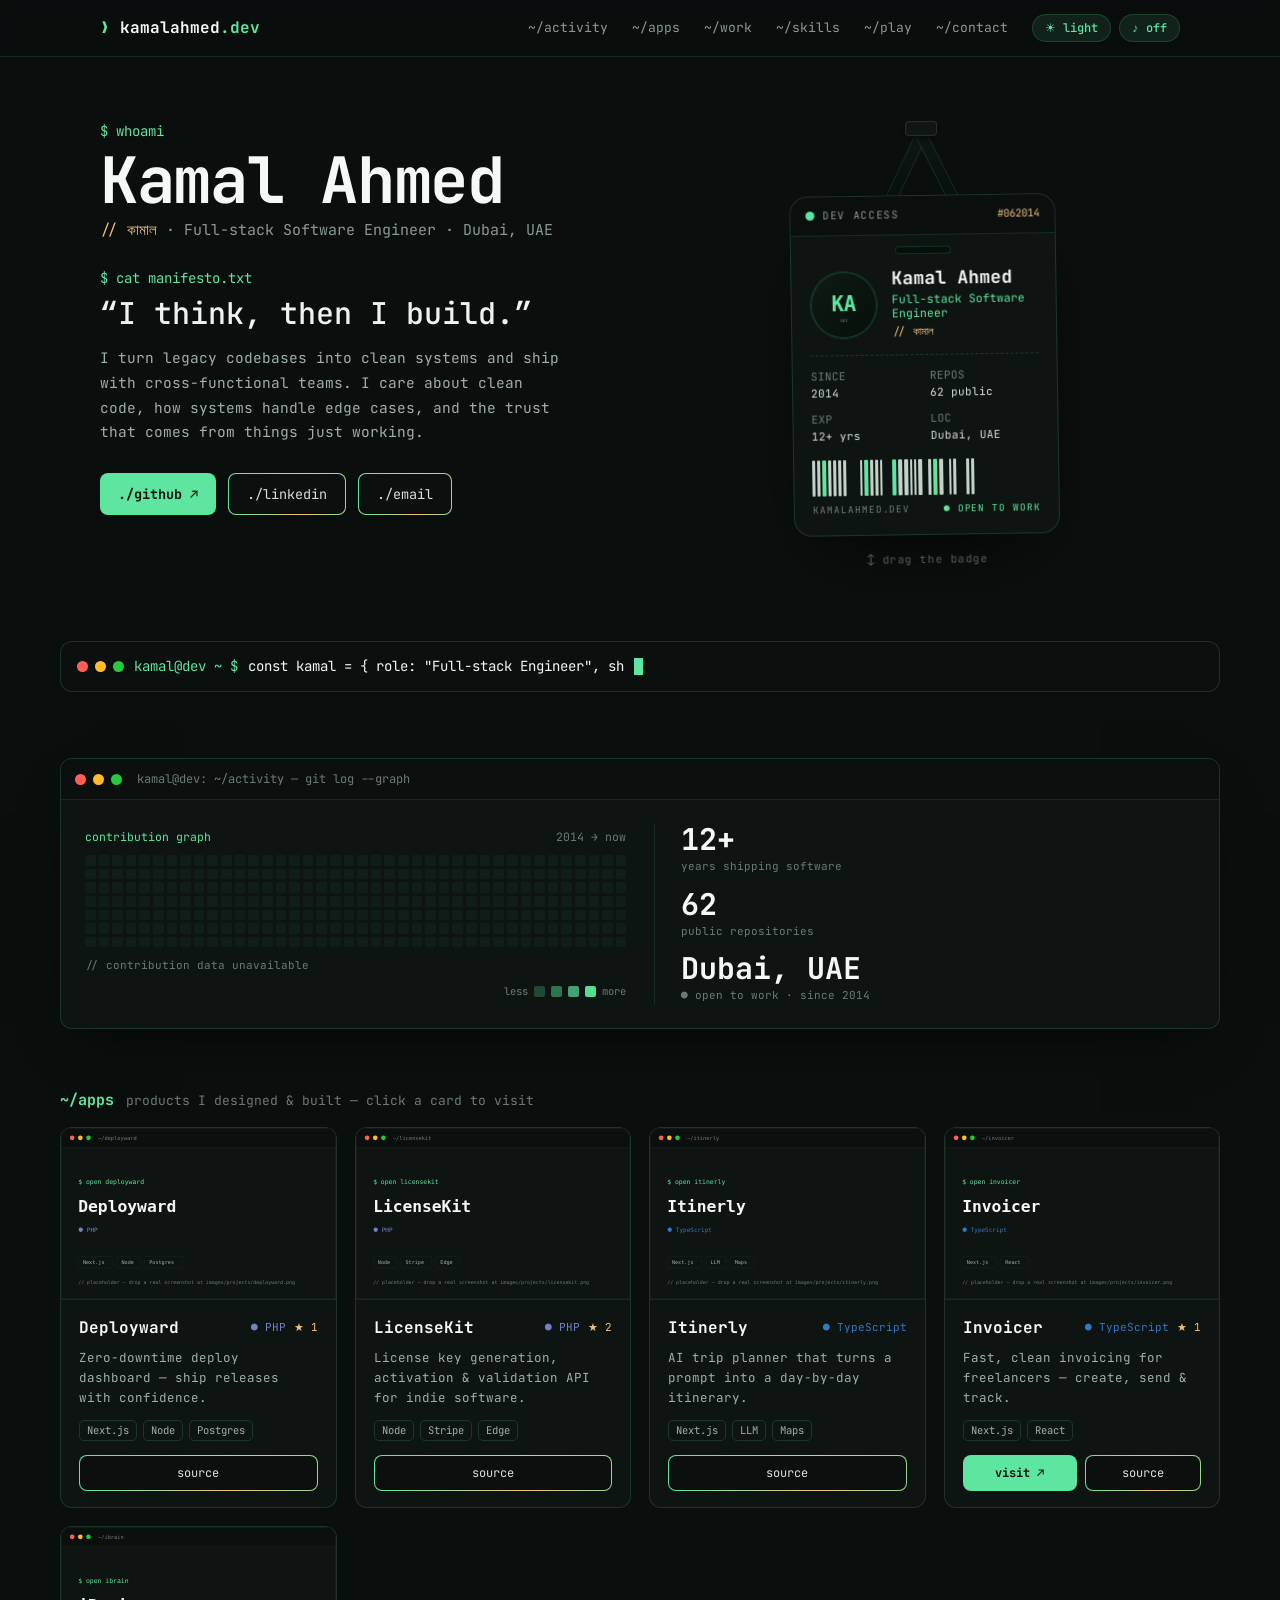
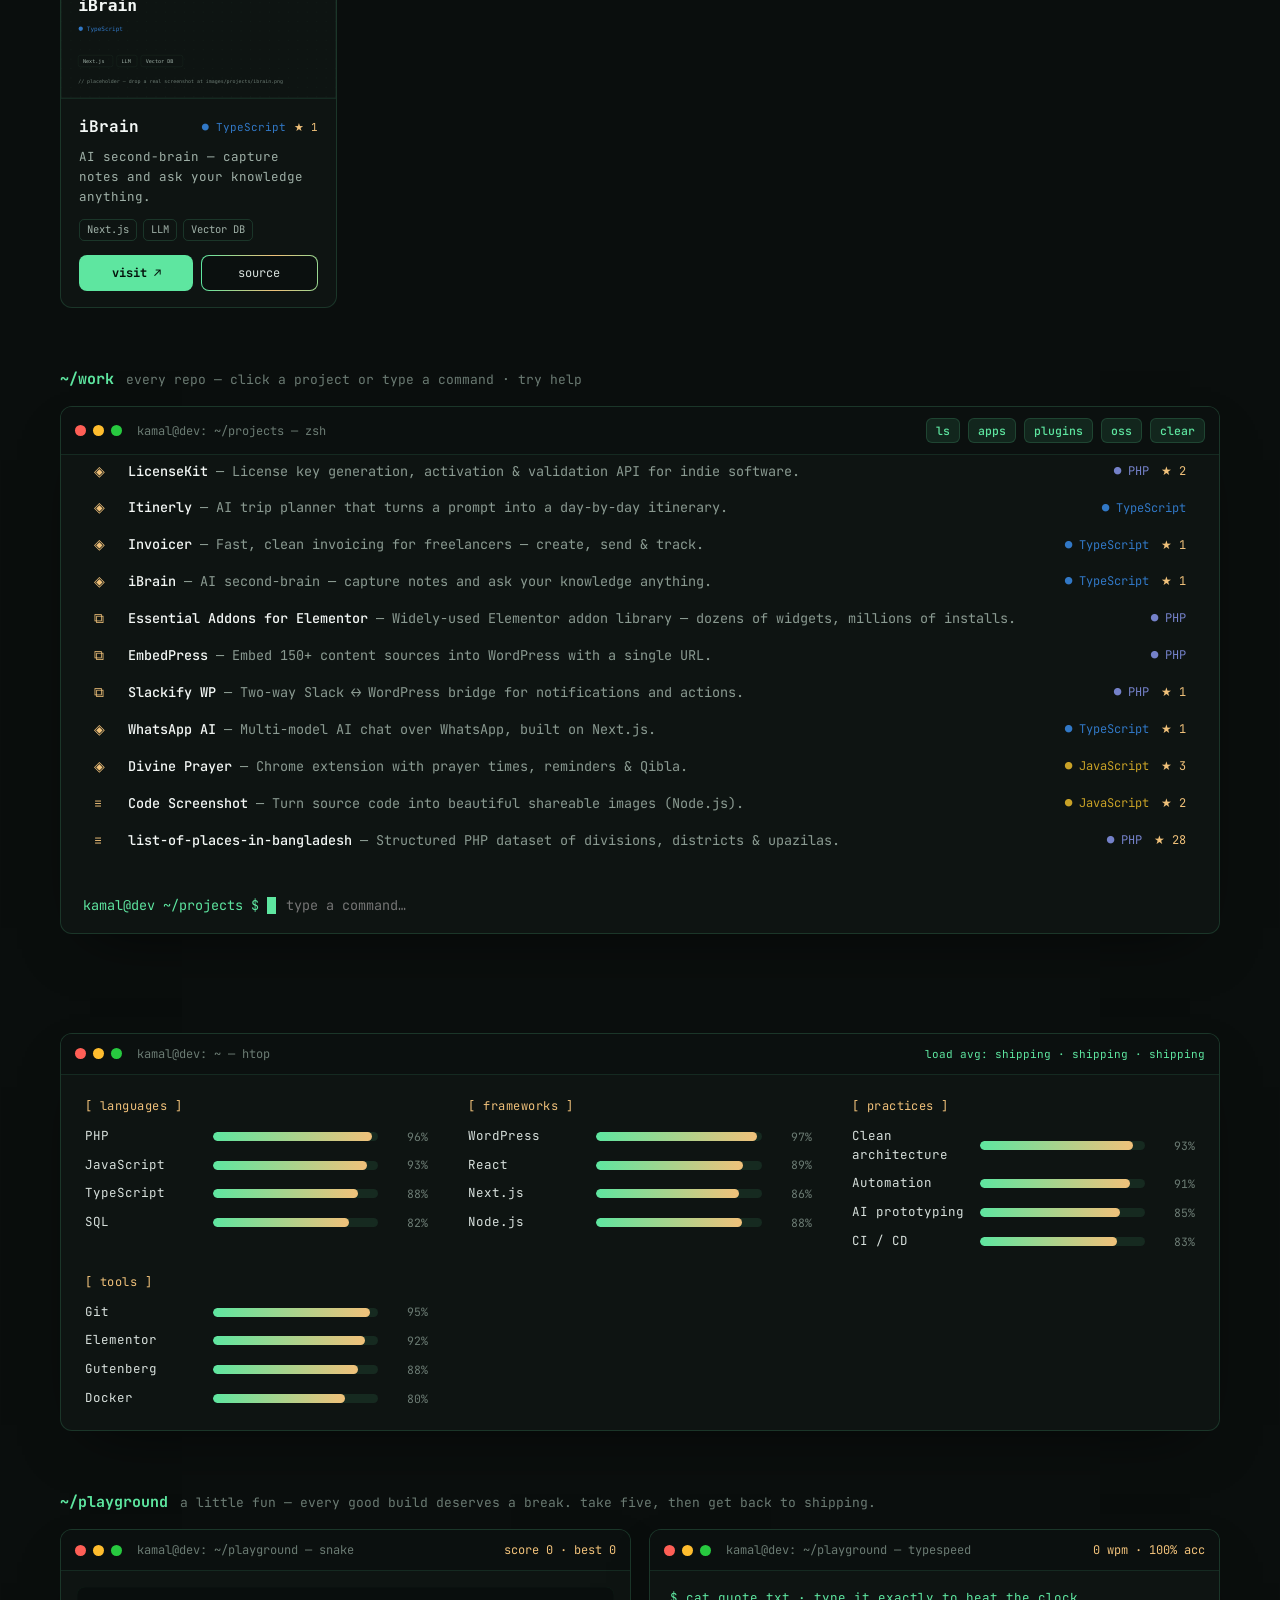
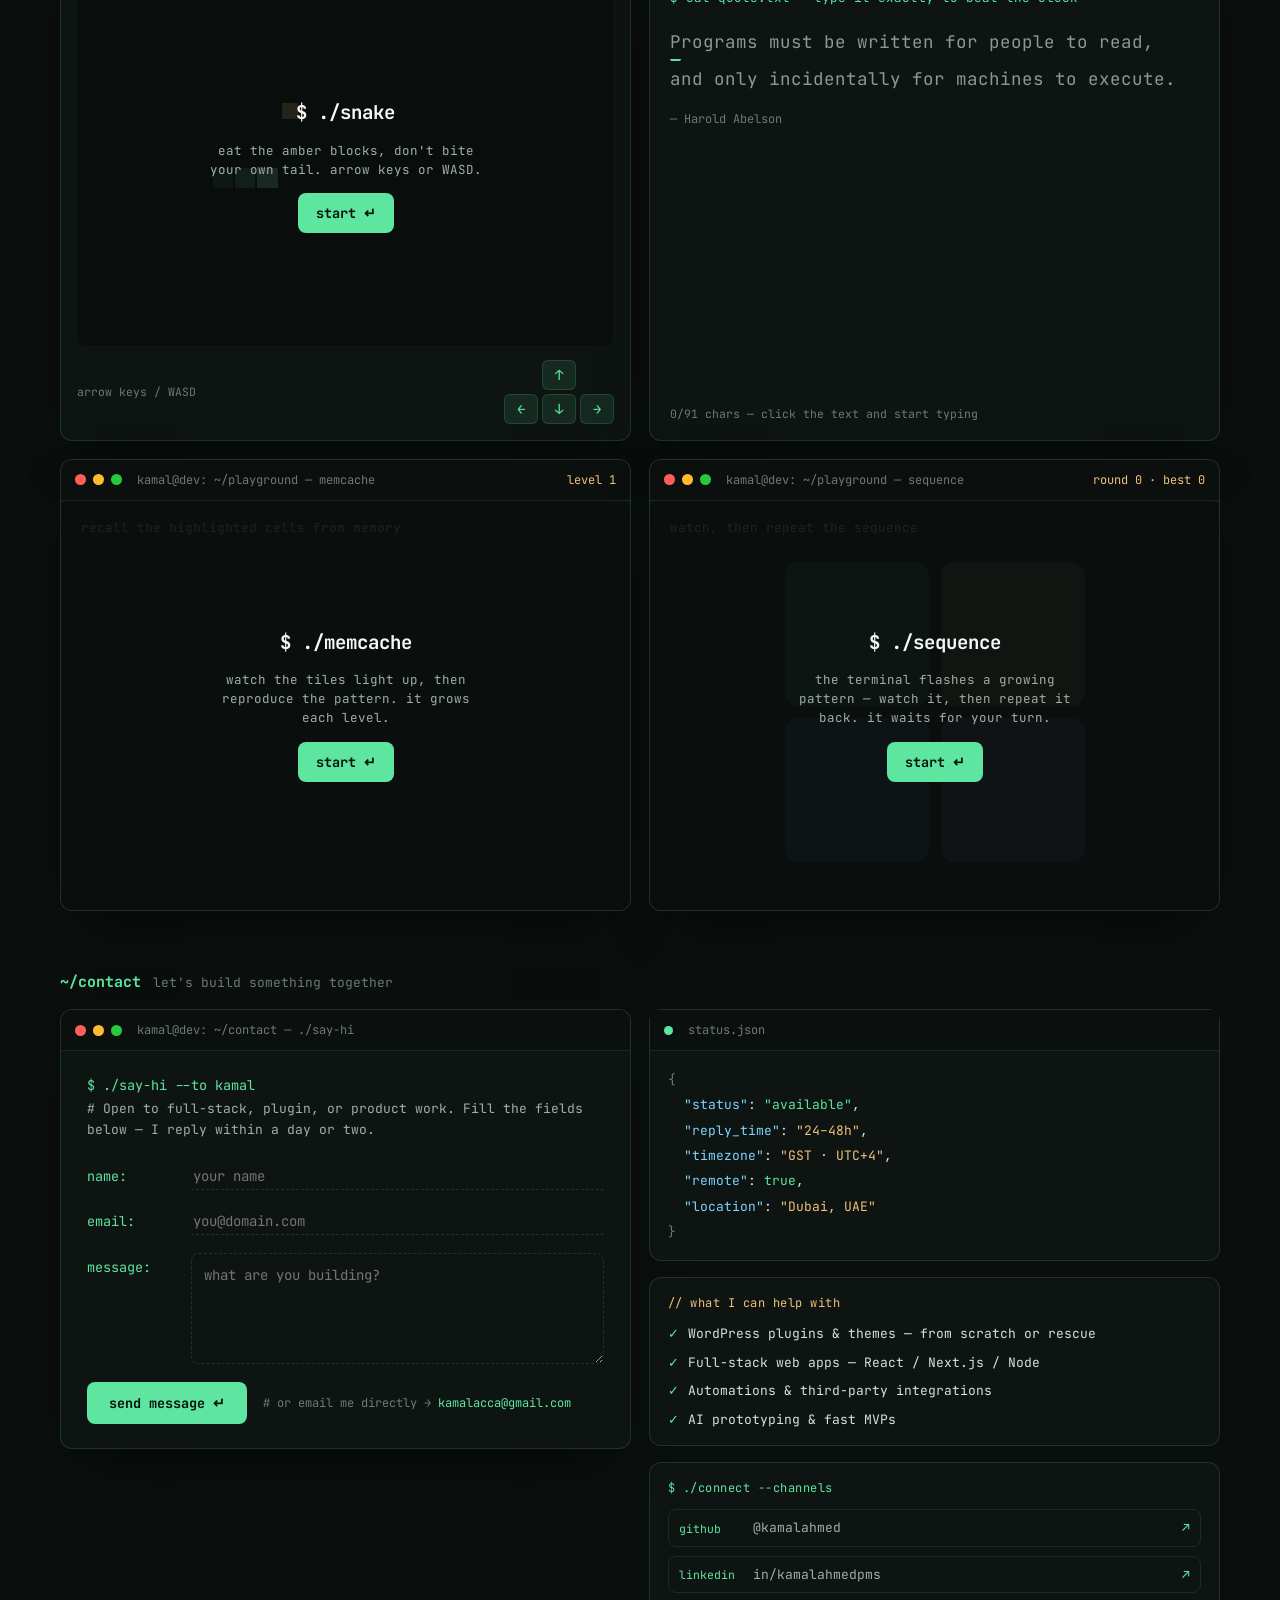
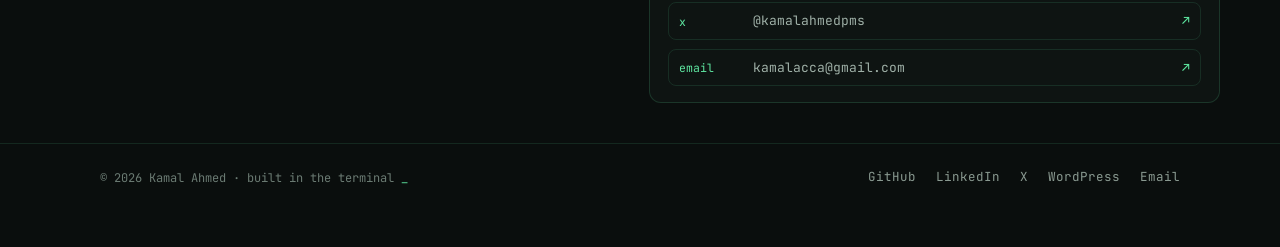
==== index.html @ 65ac31dd "Rebuild as a structured, open-source static site Split the single 562-line index.html into separate " ====
<!DOCTYPE html>
<!--
  ============================================================================
  TERMINAL PORTFOLIO
  ============================================================================
  A single-page, no-build developer portfolio with a terminal aesthetic.

  WHERE TO EDIT WHAT
  ------------------
  Your name, bio, headings, prose ....... this file (look for EDIT markers)
  Projects / skills / services lists .... js/data.js
  Contact form key, GitHub username ..... js/config.js
  Colours, fonts, spacing, sizing ....... css/01-variables.css
  Mobile / tablet layout ................ css/06-responsive.css
  Images ................................ images/  (see images/README.md)

  There is no build step. Edit a file, refresh the browser. That's the whole
  workflow. You can even open this file straight from disk (file://) and
  everything works, which is why the scripts at the bottom are plain classic
  scripts rather than ES modules.
  ============================================================================
-->
<html lang="en" data-theme="dark">
<head>
<meta charset="utf-8" />
<meta name="viewport" content="width=device-width, initial-scale=1" />

<!-- ==== EDIT: page title, description, and social sharing metadata ==== -->
<title>Kamal Ahmed — Full-stack Software Engineer</title>
<meta name="description" content="I think, then I build. Full-stack software engineer with 12+ years shipping plugins, apps, and automations. PHP, JavaScript, React, Next.js. Based in Dubai." />
<meta name="author" content="Kamal Ahmed" />
<meta name="theme-color" content="#0a0e0d" media="(prefers-color-scheme: dark)" />
<meta name="theme-color" content="#eef1ee" media="(prefers-color-scheme: light)" />
<link rel="canonical" href="https://kamalahmed.me/" />

<!-- Open Graph / Twitter cards. Replace images/og-cover.png with your own
     1200x630 image; social platforms will not render SVG here. -->
<meta property="og:type" content="website" />
<meta property="og:url" content="https://kamalahmed.me/" />
<meta property="og:title" content="Kamal Ahmed — Full-stack Software Engineer" />
<meta property="og:description" content="I think, then I build. 12+ years shipping plugins, apps, and automations." />
<meta property="og:image" content="https://kamalahmed.me/images/og-cover.png" />
<meta name="twitter:card" content="summary_large_image" />
<meta name="twitter:creator" content="@kamalahmedpms" />

<link rel="icon" href="images/favicon.svg" type="image/svg+xml" />
<link rel="apple-touch-icon" href="images/avatar.svg" />

<!-- Fonts. Swap the family here AND in css/01-variables.css (--font-mono). -->
<link rel="preconnect" href="https://fonts.googleapis.com" />
<link rel="preconnect" href="https://fonts.gstatic.com" crossorigin />
<link href="https://fonts.googleapis.com/css2?family=JetBrains+Mono:ital,wght@0,400;0,500;0,700;1,400&display=swap" rel="stylesheet" />

<!-- ==== Stylesheets, loaded in cascade order ====
     01 variables  design tokens        <- change colours/sizing HERE
     02 base       reset + typography
     03 components buttons, cards, windows, form fields
     04 layout     nav, page shell, footer
     05 sections   one block per page section
     06 responsive every media query    <- change mobile layout HERE
-->
<link rel="stylesheet" href="css/01-variables.css" />
<link rel="stylesheet" href="css/02-base.css" />
<link rel="stylesheet" href="css/03-components.css" />
<link rel="stylesheet" href="css/04-layout.css" />
<link rel="stylesheet" href="css/05-sections.css" />
<link rel="stylesheet" href="css/06-responsive.css" />
</head>

<body>

<!-- Keyboard users land here first; lets them jump past the nav. -->
<a class="skip-link" href="#main">Skip to content</a>

<!--
  ==========================================================================
  NAVIGATION
  ==========================================================================
  Each link's href must match the id of a <section> below. The active link is
  highlighted automatically as you scroll (js/nav.js) — do NOT hardcode an
  active class here.

  To add a nav item: add an <li> here, and give the target section an id.
  Below 720px these links collapse into the hamburger menu automatically.
-->
<nav id="site-nav">
  <div class="nav-inner">
    <a class="nav-logo" href="#top">
      <span class="accent-green">❯</span> kamalahmed<span class="accent-green">.dev</span>
    </a>

    <!-- Hamburger. Hidden on desktop via CSS; js/nav.js manages aria-expanded. -->
    <button class="nav-toggle" id="navToggle" type="button"
            aria-expanded="false" aria-controls="navMenu" aria-label="Open menu">
      <span class="nav-toggle-bar"></span>
      <span class="nav-toggle-bar"></span>
      <span class="nav-toggle-bar"></span>
    </button>

    <div class="nav-menu" id="navMenu">
      <ul class="nav-links">
        <li><a href="#activity">~/activity</a></li>
        <li><a href="#featured">~/apps</a></li>
        <li><a href="#work">~/work</a></li>
        <li><a href="#skills">~/skills</a></li>
        <li><a href="#playground">~/play</a></li>
        <li><a href="#contact">~/contact</a></li>
      </ul>
      <div class="nav-actions">
        <!-- Labels are filled in by js/theme.js and js/audio.js -->
        <button class="pill-btn" id="themeBtn" type="button" aria-label="Toggle colour theme"></button>
        <button class="pill-btn" id="muteBtn" type="button" aria-label="Toggle sound effects"></button>
      </div>
    </div>
  </div>
</nav>

<main id="main">

<!--
  ==========================================================================
  HERO  —  name, one-liner, bio, call-to-action buttons, ID badge
  ==========================================================================
  EDIT: everything in .hero-intro below is plain text. Change it freely.

  Note on source order: the intro comes FIRST in the HTML because it is the
  most important content for search engines and screen readers. On mobile,
  css/06-responsive.css visually moves the ID badge above it with `order`.
-->
<section class="wrap" id="top">
  <div class="hero">

    <div class="hero-intro">
      <p class="prompt">$ whoami</p>
      <h1 class="hero-name">Kamal Ahmed</h1>
      <p class="hero-role">
        <span class="accent-amber">// কামাল</span> · Full-stack Software Engineer · Dubai, UAE
      </p>

      <p class="prompt">$ cat manifesto.txt</p>
      <p class="hero-manifesto">“I think, then I build.”</p>

      <p class="hero-blurb">
        I turn legacy codebases into clean systems and ship with cross-functional
        teams. I care about clean code, how systems handle edge cases, and the
        trust that comes from things just working.
      </p>

      <div class="hero-cta">
        <a class="btn btn-primary" href="https://github.com/kamalahmed" target="_blank" rel="noopener">./github ↗</a>
        <a class="btn btn-ghost" href="https://www.linkedin.com/in/kamalahmedpms/" target="_blank" rel="noopener">./linkedin</a>
        <a class="btn btn-ghost" href="#contact">./email</a>
      </div>
    </div>

    <!--
      ID BADGE — the lanyard card. It swings on a spring simulation and can be
      dragged (js/badge.js). To swap the photo, replace images/avatar.svg or
      point the <img> below at your own file.
    -->
    <div class="badge-col">
      <div class="badge-pivot">
        <div class="badge-swing" id="badgeSwing">
          <div class="badge-hook"></div>
          <div class="badge-straps">
            <span class="badge-strap badge-strap-l"></span>
            <span class="badge-strap badge-strap-r"></span>
          </div>

          <div class="badge-card">
            <div class="badge-head">
              <span class="dot dot-live"></span>
              <span class="badge-head-label">DEV ACCESS</span>
              <span class="badge-head-id">#062014</span>
            </div>

            <div class="badge-clip-row"><span class="badge-clip"></span></div>

            <div class="badge-body">
              <div class="badge-id">
                <img class="badge-avatar" src="images/avatar.svg"
                     alt="Portrait of Kamal Ahmed" width="68" height="68"
                     loading="lazy" decoding="async" />
                <div>
                  <p class="badge-name">Kamal Ahmed</p>
                  <p class="badge-role">Full-stack Software Engineer</p>
                  <p class="badge-native">// কামাল</p>
                </div>
              </div>

              <!-- EDIT: the four stat cells on the badge -->
              <dl class="badge-fields">
                <div class="badge-field"><dt>SINCE</dt><dd>2014</dd></div>
                <div class="badge-field"><dt>REPOS</dt><dd id="badgeRepos">62 public</dd></div>
                <div class="badge-field"><dt>EXP</dt><dd>12+ yrs</dd></div>
                <div class="badge-field"><dt>LOC</dt><dd>Dubai, UAE</dd></div>
              </dl>

              <!-- Decorative barcode, drawn by js/badge.js -->
              <div class="badge-barcode" id="badgeBarcode" aria-hidden="true"></div>

              <div class="badge-foot">
                <span>KAMALAHMED.DEV</span>
                <span class="accent-green">● OPEN TO WORK</span>
              </div>
            </div>
          </div>

          <p class="badge-hint">↕ drag the badge</p>
        </div>
      </div>
    </div>

  </div>
</section>

<!--
  ==========================================================================
  TYPED TERMINAL STRIP
  ==========================================================================
  EDIT the rotating strings in js/config.js → TYPED_LINES
-->
<section class="wrap strip-section" aria-label="Terminal">
  <div class="strip">
    <span class="dots" aria-hidden="true">
      <span class="dot dot-red"></span><span class="dot dot-amber"></span><span class="dot dot-green"></span>
    </span>
    <span class="strip-prompt">kamal@dev ~ $</span>
    <span class="strip-typed" id="typed"></span>
    <span class="caret" aria-hidden="true"></span>
  </div>
</section>

<!--
  ==========================================================================
  ~/activity  —  GitHub contribution heatmap + headline stats
  ==========================================================================
  Data is fetched live in js/activity.js. If the API is unreachable the grid
  renders dimmed with a note — it never invents contribution data.
-->
<section class="wrap section" id="activity">
  <div class="win">
    <div class="winbar">
      <span class="dots" aria-hidden="true">
        <span class="dot dot-red"></span><span class="dot dot-amber"></span><span class="dot dot-green"></span>
      </span>
      <span class="winbar-title">kamal@dev: ~/activity — git log --graph</span>
    </div>

    <div class="activity-grid">
      <div class="activity-heat">
        <div class="activity-heat-head">
          <span class="accent-green">contribution graph</span>
          <span>2014 → now</span>
        </div>
        <div class="heat" id="heat" role="img" aria-label="GitHub contribution graph"></div>
        <p class="heat-note" id="heatNote" hidden></p>
        <div class="heat-legend" aria-hidden="true">
          <span>less</span>
          <span class="heat-key" data-level="1"></span>
          <span class="heat-key" data-level="2"></span>
          <span class="heat-key" data-level="3"></span>
          <span class="heat-key" data-level="4"></span>
          <span>more</span>
        </div>
      </div>

      <!-- EDIT: the three headline numbers -->
      <div class="activity-stats">
        <div class="stat"><p class="stat-value">12+</p><p class="stat-label">years shipping software</p></div>
        <div class="stat"><p class="stat-value" id="statRepos">62</p><p class="stat-label">public repositories</p></div>
        <div class="stat"><p class="stat-value accent-green">Dubai, UAE</p><p class="stat-label">● open to work · since 2014</p></div>
      </div>
    </div>
  </div>
</section>

<!--
  ==========================================================================
  ~/apps  —  featured product cards
  ==========================================================================
  Cards are generated from js/data.js. Any project with `featured: true`
  appears here. To change what is shown, edit the PROJECTS array — not this
  markup.
-->
<section class="wrap section" id="featured">
  <header class="sec-h">
    <h2>~/apps</h2>
    <span>products I designed &amp; built — click a card to visit</span>
  </header>
  <div class="card-grid" id="featuredGrid"></div>
</section>

<!--
  ==========================================================================
  ~/work  —  interactive project terminal
  ==========================================================================
  Type `help` for the command list. Commands live in js/terminal.js;
  the projects they list come from js/data.js.
-->
<section class="wrap section" id="work">
  <header class="sec-h">
    <h2>~/work</h2>
    <span>every repo — click a project or type a command · try help</span>
  </header>

  <div class="win">
    <div class="winbar">
      <span class="dots" aria-hidden="true">
        <span class="dot dot-red"></span><span class="dot dot-amber"></span><span class="dot dot-green"></span>
      </span>
      <span class="winbar-title">kamal@dev: ~/projects — zsh</span>
      <div class="term-chips" id="termChips">
        <button class="chip" type="button" data-cmd="ls">ls</button>
        <button class="chip" type="button" data-cmd="ls apps">apps</button>
        <button class="chip" type="button" data-cmd="ls plugins">plugins</button>
        <button class="chip" type="button" data-cmd="ls oss">oss</button>
        <button class="chip" type="button" data-cmd="clear">clear</button>
      </div>
    </div>

    <div class="term-out" id="termOut" role="log" aria-live="polite" aria-label="Terminal output"></div>

    <form class="term-line" id="termForm">
      <label class="term-prompt" for="termInput">kamal@dev ~/projects $</label>
      <span class="caret" aria-hidden="true"></span>
      <input class="term-input" id="termInput" name="command" type="text"
             placeholder="type a command…" spellcheck="false" autocomplete="off" />
    </form>
  </div>
</section>

<!--
  ==========================================================================
  ~/skills  —  proficiency bars
  ==========================================================================
  Generated from SKILL_GROUPS in js/data.js. Bars animate in on scroll.
-->
<section class="wrap section" id="skills">
  <header class="sec-h">
    <h2>~/skills</h2>
    <span>$ htop --sort proficiency</span>
  </header>

  <div class="win">
    <div class="winbar">
      <span class="dots" aria-hidden="true">
        <span class="dot dot-red"></span><span class="dot dot-amber"></span><span class="dot dot-green"></span>
      </span>
      <span class="winbar-title">kamal@dev: ~ — htop</span>
      <span class="winbar-meta accent-green">load avg: shipping · shipping · shipping</span>
    </div>
    <div class="skills-grid" id="skillsGrid"></div>
  </div>
</section>

<!--
  ==========================================================================
  ~/playground  —  four small games
  ==========================================================================
  Each game mounts into its own container below and lives in js/games/.
  To remove one: delete its <div> here and its <script> tag at the bottom.
-->
<section class="wrap section" id="playground">
  <header class="sec-h">
    <h2>~/playground</h2>
    <span>a little fun — every good build deserves a break. take five, then get back to shipping.</span>
  </header>
  <div class="play-grid">
    <div id="gameSnake"></div>
    <div id="gameTyping"></div>
    <div id="gameMemory"></div>
    <div id="gameSequence"></div>
  </div>
</section>

<!--
  ==========================================================================
  ~/contact  —  working contact form + status sidebar
  ==========================================================================
  The form posts to Web3Forms. It is a real HTML form with a real action, so
  it still works if JavaScript is disabled. js/contact.js upgrades it to an
  inline fetch submit with the terminal-style success animation.

  SETUP: put your own key in js/config.js → WEB3FORMS_KEY.
  Get one free (no account needed) at https://web3forms.com
-->
<section class="wrap section" id="contact">
  <header class="sec-h">
    <h2>~/contact</h2>
    <span>let's build something together</span>
  </header>

  <div class="contact-grid">
    <div class="win" id="contactWin">
      <div class="winbar">
        <span class="dots" aria-hidden="true">
          <span class="dot dot-red"></span><span class="dot dot-amber"></span><span class="dot dot-green"></span>
        </span>
        <span class="winbar-title">kamal@dev: ~/contact — ./say-hi</span>
      </div>

      <div class="contact-body" id="contactBody">
        <p class="accent-green contact-cmd">$ ./say-hi --to kamal</p>
        <p class="contact-note"># Open to full-stack, plugin, or product work. Fill the fields below — I reply within a day or two.</p>

        <form class="contact-form" id="contactForm"
              action="https://api.web3forms.com/submit" method="POST">

          <!-- Filled in from js/config.js so the key lives in exactly one place -->
          <input type="hidden" name="access_key" id="formAccessKey" value="" />
          <input type="hidden" name="subject" value="New message from kamalahmed.dev" />
          <input type="hidden" name="from_name" value="kamalahmed.dev" />
          <!-- Honeypot: bots fill this, humans never see it. -->
          <input type="checkbox" name="botcheck" class="hp" tabindex="-1" autocomplete="off" />

          <label class="field-row">
            <span class="field-label">name:</span>
            <input class="field" type="text" name="name" id="cName"
                   placeholder="your name" required spellcheck="false" autocomplete="name" />
          </label>

          <label class="field-row">
            <span class="field-label">email:</span>
            <input class="field" type="email" name="email" id="cEmail"
                   placeholder="you@domain.com" required spellcheck="false" autocomplete="email" />
          </label>

          <label class="field-row field-row-top">
            <span class="field-label">message:</span>
            <textarea class="ta" name="message" id="cMsg" rows="4"
                      placeholder="what are you building?" required spellcheck="false"></textarea>
          </label>

          <p class="form-error" id="formError" role="alert" hidden></p>

          <div class="form-actions">
            <button class="btn btn-primary" type="submit" id="formSubmit">send message ↵</button>
            <span class="form-alt"># or email me directly →
              <a href="mailto:kamalacca@gmail.com">kamalacca@gmail.com</a>
            </span>
          </div>
        </form>
      </div>
    </div>

    <div class="contact-side">
      <!-- EDIT: availability block -->
      <div class="card">
        <div class="winbar">
          <span class="dot dot-live"></span>
          <span class="winbar-title">status.json</span>
        </div>
        <div class="json-block">
          <div class="dim">{</div>
          <div><span class="k">"status"</span>: <span class="s-green">"available"</span>,</div>
          <div><span class="k">"reply_time"</span>: <span class="s-amber">"24–48h"</span>,</div>
          <div><span class="k">"timezone"</span>: <span class="s-amber">"GST · UTC+4"</span>,</div>
          <div><span class="k">"remote"</span>: <span class="s-green">true</span>,</div>
          <div><span class="k">"location"</span>: <span class="s-amber">"Dubai, UAE"</span></div>
          <div class="dim">}</div>
        </div>
      </div>

      <!-- Generated from SERVICES in js/data.js -->
      <div class="card card-pad">
        <p class="card-kicker accent-amber">// what I can help with</p>
        <ul class="service-list" id="serviceList"></ul>
      </div>

      <!-- EDIT: your social channels -->
      <div class="card card-pad">
        <p class="card-kicker accent-green">$ ./connect --channels</p>
        <div class="channels">
          <a class="channel" href="https://github.com/kamalahmed" target="_blank" rel="noopener">
            <span class="channel-key">github</span><span class="channel-val">@kamalahmed</span><span class="channel-go">↗</span>
          </a>
          <a class="channel" href="https://www.linkedin.com/in/kamalahmedpms/" target="_blank" rel="noopener">
            <span class="channel-key">linkedin</span><span class="channel-val">in/kamalahmedpms</span><span class="channel-go">↗</span>
          </a>
          <a class="channel" href="https://x.com/kamalahmedpms" target="_blank" rel="noopener">
            <span class="channel-key">x</span><span class="channel-val">@kamalahmedpms</span><span class="channel-go">↗</span>
          </a>
          <a class="channel" href="mailto:kamalacca@gmail.com">
            <span class="channel-key">email</span><span class="channel-val">kamalacca@gmail.com</span><span class="channel-go">↗</span>
          </a>
        </div>
      </div>
    </div>
  </div>
</section>


</main>

<!-- ==== EDIT: footer links and copyright ==== -->
<footer>
  <div class="wrap footer-inner">
    <span class="footer-copy">© 2026 Kamal Ahmed · built in the terminal <span class="accent-green">_</span></span>
    <div class="footer-links">
      <a href="https://github.com/kamalahmed" target="_blank" rel="noopener">GitHub</a>
      <a href="https://www.linkedin.com/in/kamalahmedpms/" target="_blank" rel="noopener">LinkedIn</a>
      <a href="https://x.com/kamalahmedpms" target="_blank" rel="noopener">X</a>
      <a href="https://profiles.wordpress.org/kamalahmed/" target="_blank" rel="noopener">WordPress</a>
      <a href="mailto:kamalacca@gmail.com">Email</a>
    </div>
  </div>
</footer>

<!--
  ==========================================================================
  SCRIPTS
  ==========================================================================
  Plain classic scripts with `defer`, so they run in document order after the
  HTML parses. No modules, no bundler — this means the site works when opened
  directly from the filesystem.

  Everything attaches to one global: window.TP

  ORDER MATTERS. config/data/utils must load before anything that uses them,
  and main.js must load last because it starts everything.
-->
<script defer src="js/config.js"></script>
<script defer src="js/data.js"></script>
<script defer src="js/utils.js"></script>

<script defer src="js/theme.js"></script>
<script defer src="js/audio.js"></script>
<script defer src="js/nav.js"></script>
<script defer src="js/reveal.js"></script>
<script defer src="js/badge.js"></script>
<script defer src="js/typed.js"></script>
<script defer src="js/activity.js"></script>
<script defer src="js/projects.js"></script>
<script defer src="js/terminal.js"></script>
<script defer src="js/skills.js"></script>
<script defer src="js/contact.js"></script>

<script defer src="js/games/shell.js"></script>
<script defer src="js/games/snake.js"></script>
<script defer src="js/games/typing.js"></script>
<script defer src="js/games/memory.js"></script>
<script defer src="js/games/sequence.js"></script>

<script defer src="js/main.js"></script>
</body>
</html>
---- css/01-variables.css ----
/* ==========================================================================
   01 — DESIGN TOKENS
   ==========================================================================
   Every colour, size, and timing value in the site resolves back to a variable
   in this file. If you want to restyle the portfolio, start here — you should
   rarely need to touch any other stylesheet to change how it looks.

   HOW THEMING WORKS
   -----------------
   :root                      = dark theme (the default)
   html[data-theme="light"]   = light theme overrides

   js/theme.js flips the data-theme attribute on <html> and remembers the
   choice in localStorage. Because every rule reads from these variables,
   swapping themes needs no other code.

   WANT A DIFFERENT ACCENT COLOUR?
   Change --green (and --green2, its brighter hover partner) in BOTH blocks.
   That single pair drives the prompts, buttons, links, borders, glow effects,
   heatmap, skill bars, and game graphics.
   ========================================================================== */

:root {
  /* ---- Surfaces ------------------------------------------------------- */
  --bg:       #0a0e0d;   /* page background                                */
  --panel:    #0e1412;   /* cards, terminal windows                        */
  --panel2:   #0b100f;   /* window title bars, insets                      */
  --cell:     #0f1613;   /* game tiles, badge hardware                     */
  --canvas:   #08110d;   /* game canvas background                         */
  --inner:    #05100b;   /* deepest inset (avatar well, badge clip)        */

  /* ---- Text ----------------------------------------------------------- */
  --ink:      #f4f8f6;   /* highest-contrast text: headings, names         */
  --heading:  #eef3f0;   /* large display text                             */
  --text:     #d7e0dc;   /* body copy                                      */
  --soft:     #c3d2c9;   /* terminal output                                */
  --muted:    #9fb0a7;   /* supporting copy                                */
  --dim2:     #8a9a91;   /* nav links, captions                            */
  --dim:      #6b7b73;   /* lowest-emphasis labels                         */

  /* ---- Accents -------------------------------------------------------- */
  --green:    #5ee6a0;   /* PRIMARY ACCENT — change this first             */
  --green2:   #8ff0bd;   /* brighter partner, used on hover                */
  --amber:    #f0c17a;   /* secondary accent, warnings, highlights         */
  --blue:     #7fd3ff;   /* JSON keys, terminal paths                      */
  --red:      #ff9b8a;   /* errors, wrong answers                          */
  --onacc:    #04120b;   /* text drawn ON TOP of --green (contrast pair)   */

  /* ---- Derived from the accent ---------------------------------------- */
  --line:     rgba(94, 230, 160, .16);  /* standard borders                */
  --line2:    rgba(94, 230, 160, .12);  /* subtle dividers                 */
  --hover:    rgba(94, 230, 160, .08);  /* hover wash                      */
  --chipbg:   rgba(94, 230, 160, .10);  /* chips, pills                    */
  --track:    rgba(94, 230, 160, .10);  /* skill bar troughs               */
  --shadow:   rgba(0, 0, 0, .7);        /* drop shadows                    */

  /* ---- Typography ----------------------------------------------------- */
  --font-mono: 'JetBrains Mono', ui-monospace, SFMono-Regular, Menlo, monospace;

  /* ---- Layout --------------------------------------------------------- */
  --wrap-max:  1160px;              /* max content width                   */
  --wrap-pad:  clamp(18px, 5vw, 40px);
  --nav-h:     62px;                /* sticky nav height. Used for
                                       scroll-margin so anchored sections
                                       do not hide underneath the nav.
                                       js/nav.js keeps this in sync with
                                       the real measured height.           */
  --radius:    12px;
  --radius-sm: 8px;
  --radius-lg: 18px;

  /* ---- Motion ---------------------------------------------------------
     Set --reveal-dur and --reveal-shift to 0 to disable scroll animations
     globally. They are also disabled automatically for anyone who has
     "reduce motion" turned on in their OS (see 02-base.css).             */
  --speed-fast:   .18s;
  --speed:        .25s;
  --speed-slow:   .56s;
  --ease:         cubic-bezier(.2, .8, .2, 1);
  --reveal-dur:   .6s;
  --reveal-shift: 18px;             /* how far sections rise on entry      */

  /* ---- Touch ----------------------------------------------------------
     Minimum interactive target on touch screens. 44px is the accessibility
     floor recommended by both Apple and WCAG.                            */
  --tap-min: 44px;
}

/* ==========================================================================
   LIGHT THEME
   Only the values that actually differ are redeclared. Anything not listed
   here is inherited from :root above.
   ========================================================================== */
html[data-theme="light"] {
  --bg:      #eef1ee;
  --panel:   #ffffff;
  --panel2:  #f2f5f2;
  --cell:    #e6ebe6;
  --canvas:  #e9ede9;
  --inner:   #e6ebe6;

  --ink:     #0e1a14;
  --heading: #14231c;
  --text:    #24352c;
  --soft:    #33443b;
  --muted:   #586962;
  --dim2:    #5c6c64;
  --dim:     #78867e;

  --green:   #0e8f52;
  --green2:  #0aa85e;
  --amber:   #b26b00;
  --blue:    #2b6cb0;
  --red:     #c0392b;
  --onacc:   #ffffff;

  --line:    rgba(14, 143, 82, .22);
  --line2:   rgba(14, 143, 82, .14);
  --hover:   rgba(14, 143, 82, .07);
  --chipbg:  rgba(14, 143, 82, .08);
  --track:   rgba(14, 143, 82, .12);
  --shadow:  rgba(20, 40, 30, .14);
}
---- css/02-base.css ----
/* ==========================================================================
   02 — BASE
   ==========================================================================
   Reset, root typography, shared keyframes, accessibility helpers, and the
   scroll-reveal mechanism. Nothing here is specific to a single section.
   ========================================================================== */

*,
*::before,
*::after { box-sizing: border-box; }

html, body { margin: 0; padding: 0; }

/* Smooth anchor scrolling. `scroll-padding-top` keeps a section's heading
   clear of the sticky nav when you jump to it from the menu. */
html {
  scroll-behavior: smooth;
  scroll-padding-top: calc(var(--nav-h) + 18px);
}

body {
  background: var(--bg);
  color: var(--text);
  font-family: var(--font-mono);
  line-height: 1.5;
  -webkit-font-smoothing: antialiased;
  -moz-osx-font-smoothing: grayscale;
  transition: background var(--speed) ease, color var(--speed) ease;
  /* Stops iOS Safari inflating font sizes in landscape. */
  -webkit-text-size-adjust: 100%;
  overflow-x: hidden;
}

h1, h2, h3, h4, p, dl, dd, figure { margin: 0; }
ul, ol { margin: 0; padding: 0; list-style: none; }

a { color: var(--green); text-decoration: none; }
a:hover { color: var(--green2); }

button { font-family: inherit; }

img { max-width: 100%; display: block; }

input, textarea {
  font-family: var(--font-mono);
  color: var(--ink);
  caret-color: var(--green);
}

/* ==========================================================================
   FOCUS
   Visible keyboard focus everywhere. Never remove this without replacing it —
   it is the only way keyboard users can tell where they are.
   ========================================================================== */
:focus-visible {
  outline: 2px solid var(--green);
  outline-offset: 3px;
  border-radius: 3px;
}

/* ==========================================================================
   ACCESSIBILITY HELPERS
   ========================================================================== */

/* Jump link revealed only when focused via keyboard. */
.skip-link {
  position: absolute;
  left: 8px;
  top: -60px;
  z-index: 100;
  background: var(--green);
  color: var(--onacc);
  padding: 10px 16px;
  border-radius: var(--radius-sm);
  font-size: 13px;
  font-weight: 700;
  transition: top var(--speed-fast) ease;
}
.skip-link:focus { top: 8px; color: var(--onacc); }

/* Visually hidden but still announced by screen readers. */
.sr-only {
  position: absolute;
  width: 1px; height: 1px;
  padding: 0; margin: -1px;
  overflow: hidden;
  clip: rect(0 0 0 0);
  white-space: nowrap;
  border: 0;
}

/* Honeypot field — hidden from humans, filled by naive bots. Must stay in the
   layout (not display:none) for some bots to see it. */
.hp {
  position: absolute !important;
  left: -9999px;
  opacity: 0;
  height: 0;
  width: 0;
}

/* ==========================================================================
   KEYFRAMES
   ========================================================================== */
@keyframes blink       { 0%, 49% { opacity: 1 } 50%, 100% { opacity: 0 } }
@keyframes glow        { 0%, 100% { box-shadow: 0 0 4px var(--green) }
                         50% { box-shadow: 0 0 12px var(--green), 0 0 20px var(--line) } }
@keyframes sheen       { 0% { left: -60% } 45% { left: 135% } 100% { left: 135% } }
@keyframes borderslide { from { background-position: 0 0 } to { background-position: 250% 0 } }

/* Circular wipe used by the theme toggle (View Transitions API). */
::view-transition-old(root),
::view-transition-new(root) { animation: none; mix-blend-mode: normal; }
::view-transition-old(root) { z-index: 0; }
::view-transition-new(root) { z-index: 1; }

/* ==========================================================================
   SCROLL REVEAL
   ==========================================================================
   js/reveal.js adds .is-visible to each [data-reveal] element as it scrolls
   into view. Elements start slightly lowered and transparent, then settle.

   Anything WITHOUT data-reveal is unaffected, so content is never hidden if
   JavaScript fails — reveal.js also force-reveals everything if the browser
   lacks IntersectionObserver.
   ========================================================================== */
[data-reveal] {
  opacity: 0;
  transform: translateY(var(--reveal-shift));
  transition:
    opacity   var(--reveal-dur) var(--ease),
    transform var(--reveal-dur) var(--ease);
  will-change: opacity, transform;
}
[data-reveal].is-visible {
  opacity: 1;
  transform: none;
  will-change: auto;
}

/* ==========================================================================
   REDUCED MOTION
   ==========================================================================
   Honours the OS-level "reduce motion" setting. Content still appears — only
   the movement is removed.
   ========================================================================== */
@media (prefers-reduced-motion: reduce) {
  html { scroll-behavior: auto; }

  *,
  *::before,
  *::after {
    animation-duration: .001ms !important;
    animation-iteration-count: 1 !important;
    transition-duration: .001ms !important;
    scroll-behavior: auto !important;
  }

  [data-reveal] { opacity: 1; transform: none; }
}
---- css/03-components.css ----
/* ==========================================================================
   03 — COMPONENTS
   ==========================================================================
   Reusable pieces used across several sections: buttons, the fake terminal
   window chrome, cards, chips, form fields, and small text utilities.
   Section-specific styling lives in 05-sections.css instead.
   ========================================================================== */

/* --------------------------------------------------------------------------
   Text colour utilities
   -------------------------------------------------------------------------- */
.accent-green { color: var(--green); }
.accent-amber { color: var(--amber); }
.dim          { color: var(--dim); }

/* --------------------------------------------------------------------------
   Traffic-light dots (window chrome + status indicators)
   -------------------------------------------------------------------------- */
.dots { display: flex; gap: 7px; flex: none; }

.dot {
  width: 11px;
  height: 11px;
  border-radius: 50%;
  display: inline-block;
  flex: none;
}
.dot-red   { background: #ff5f56; }
.dot-amber { background: #ffbd2e; }
.dot-green { background: #27c93f; }

/* Pulsing "live" indicator. */
.dot-live {
  width: 9px;
  height: 9px;
  background: var(--green);
  animation: glow 2.4s ease-in-out infinite;
}

/* Blinking terminal cursor. */
.caret {
  width: 9px;
  height: 17px;
  background: var(--green);
  animation: blink 1.1s step-end infinite;
  flex: none;
  display: inline-block;
}

/* --------------------------------------------------------------------------
   Terminal window chrome
   .win      = the window shell
   .winbar   = its title bar
   -------------------------------------------------------------------------- */
.win {
  background: var(--panel);
  border: 1px solid var(--line);
  border-radius: var(--radius);
  overflow: hidden;
  box-shadow: 0 24px 60px -30px var(--shadow);
}

.winbar {
  display: flex;
  align-items: center;
  gap: 7px;
  padding: 11px 14px;
  border-bottom: 1px solid var(--line2);
  background: var(--panel2);
}

.winbar-title {
  margin-left: 8px;
  font-size: 12px;
  color: var(--dim);
  white-space: nowrap;
  overflow: hidden;
  text-overflow: ellipsis;
  /* Lets the ellipsis actually engage inside the flex bar, instead of the
     title text forcing the whole window wider on narrow screens. */
  min-width: 0;
}

/* Right-aligned extra content in a title bar (scores, load average, chips). */
.winbar-meta {
  margin-left: auto;
  font-size: 11px;
  flex: none;
}

/* --------------------------------------------------------------------------
   Buttons
   .btn-primary = solid accent fill with an animated sheen
   .btn-ghost   = transparent with an animated gradient border
   -------------------------------------------------------------------------- */
.btn {
  display: inline-flex;
  align-items: center;
  justify-content: center;
  gap: 6px;
  border-radius: var(--radius-sm);
  text-decoration: none;
  cursor: pointer;
  font-family: var(--font-mono);
  white-space: nowrap;
}

.btn-primary {
  position: relative;
  overflow: hidden;
  color: var(--onacc);
  background: var(--green);
  border: none;
  padding: 11px 18px;
  font-size: 13.5px;
  font-weight: 700;
  transition: box-shadow var(--speed) ease, transform .2s ease;
}
.btn-primary:hover {
  box-shadow: 0 0 22px var(--line);
  transform: translateY(-1px);
  color: var(--onacc);
}
/* Diagonal light sweep across the button. */
.btn-primary::before {
  content: '';
  position: absolute;
  top: 0;
  left: -60%;
  width: 45%;
  height: 100%;
  background: linear-gradient(120deg, transparent, rgba(255, 255, 255, .5), transparent);
  transform: skewX(-20deg);
  animation: sheen 5s ease-in-out infinite;
  pointer-events: none;
}

.btn-ghost {
  color: var(--text);
  /* Two-layer background: flat panel inside, animated gradient on the border. */
  background:
    linear-gradient(var(--panel2), var(--panel2)) padding-box,
    linear-gradient(90deg, var(--green), var(--amber), var(--green), var(--amber), var(--green)) border-box;
  border: 1.5px solid transparent;
  background-size: 250% 100%;
  animation: borderslide 4s linear infinite;
  padding: 10px 18px;
  font-size: 13.5px;
  transition: box-shadow var(--speed) ease, color .2s ease;
}
.btn-ghost:hover { color: var(--ink); box-shadow: 0 0 18px var(--line); }

/* Compact variant used inside project cards and terminal output. */
.btn-sm { padding: 8px 12px; font-size: 12px; }

/* Disabled state, applied while the contact form is submitting. */
.btn[disabled],
.btn[aria-disabled="true"] {
  opacity: .55;
  cursor: not-allowed;
  transform: none;
}

/* --------------------------------------------------------------------------
   Pills and chips
   .pill-btn = rounded nav buttons (theme, sound)
   .chip     = square-ish filter buttons
   -------------------------------------------------------------------------- */
.pill-btn {
  background: var(--chipbg);
  border: 1px solid var(--line);
  color: var(--green);
  border-radius: 20px;
  padding: 5px 12px;
  font: 500 12px var(--font-mono);
  cursor: pointer;
  display: inline-flex;
  gap: 6px;
  align-items: center;
}
.pill-btn:hover { background: var(--hover); }

.chip {
  background: var(--chipbg);
  color: var(--green);
  border: 1px solid var(--line);
  border-radius: 6px;
  padding: 4px 9px;
  font: 500 11.5px var(--font-mono);
  cursor: pointer;
}
.chip:hover { background: var(--hover); }

/* --------------------------------------------------------------------------
   Cards
   -------------------------------------------------------------------------- */
.card {
  background: var(--panel);
  border: 1px solid var(--line);
  border-radius: var(--radius);
}
.card-pad { padding: 16px 18px; }

.card-kicker {
  font-size: 12px;
  margin-bottom: 12px;
  letter-spacing: .04em;
}

/* Lift-on-hover behaviour for clickable cards. */
.card-hover {
  transition: transform .2s ease, border-color .2s ease, box-shadow .2s ease;
}
.card-hover:hover {
  border-color: var(--green);
  box-shadow: 0 14px 34px -20px var(--line);
  transform: translateY(-2px);
}

/* Small outlined label, e.g. tech-stack tags on project cards. */
.tag {
  font-size: 10.5px;
  color: var(--muted);
  border: 1px solid var(--line);
  border-radius: 5px;
  padding: 2px 7px;
  white-space: nowrap;
}

/* --------------------------------------------------------------------------
   Form fields
   .field = underlined single-line input
   .ta    = boxed textarea
   -------------------------------------------------------------------------- */
.field {
  background: transparent;
  border: none;
  border-bottom: 1px dashed var(--line);
  outline: none;
  font-size: 14px;
  padding: 4px 2px;
  width: 100%;
}
.field:focus-visible { outline-offset: 2px; }

.ta {
  background: transparent;
  border: 1px dashed var(--line);
  border-radius: var(--radius-sm);
  outline: none;
  font: 400 14px/1.6 var(--font-mono);
  padding: 10px 12px;
  width: 100%;
  resize: vertical;
  min-height: 96px;
}

/* Browser-native validation styling, only after the user has interacted. */
.field:user-invalid,
.ta:user-invalid { border-color: var(--red); }

/* --------------------------------------------------------------------------
   Section heading  ( ~/apps  ·  descriptive subtitle )
   -------------------------------------------------------------------------- */
.sec-h {
  display: flex;
  align-items: baseline;
  gap: 12px;
  margin-bottom: 16px;
  flex-wrap: wrap;
}
.sec-h h2 {
  font-size: 15px;
  color: var(--green);
  font-weight: 700;
}
.sec-h span {
  font-size: 13px;
  color: var(--dim);
}
---- css/04-layout.css ----
/* ==========================================================================
   04 — LAYOUT
   ==========================================================================
   The page shell: content width, sticky navigation, section rhythm, footer.
   ========================================================================== */

/* --------------------------------------------------------------------------
   Content container. Everything sits inside one of these.
   -------------------------------------------------------------------------- */
.wrap {
  max-width: var(--wrap-max);
  margin: 0 auto;
  padding: 0 var(--wrap-pad);
}

/* --------------------------------------------------------------------------
   Section rhythm

   scroll-margin-top is what makes anchor links land correctly: without it,
   clicking "~/skills" would scroll the heading underneath the sticky nav.
   -------------------------------------------------------------------------- */
/* Sections deliberately cancel the horizontal padding they inherit from
   `.wrap`, so terminal windows span the full --wrap-max content width and sit
   slightly wider than the hero text column. On wide screens the max-width
   centring still leaves a generous gutter, so nothing touches the edges.

   Below --wrap-max there is no centring gutter left to rely on, and content
   WOULD run edge-to-edge. css/06-responsive.css restores the padding there.

   Vertical values use padding-top/padding-bottom rather than the `padding`
   shorthand, so this horizontal intent stays explicit instead of being an
   invisible side effect. */
.section {
  padding-top: 40px;
  padding-bottom: 20px;
  padding-left: 0;
  padding-right: 0;
  scroll-margin-top: calc(var(--nav-h) + 18px);
}
#top { scroll-margin-top: 0; }

.strip-section {
  padding-top: 4px;
  padding-bottom: 26px;
  padding-left: 0;
  padding-right: 0;
}

/* ==========================================================================
   NAVIGATION
   ==========================================================================
   Sticky, translucent, blurred. Desktop shows all links inline; below the
   mobile breakpoint (06-responsive.css) they collapse behind the hamburger.
   ========================================================================== */
nav {
  position: sticky;
  top: 0;
  z-index: 30;
  background: color-mix(in srgb, var(--bg) 85%, transparent);
  -webkit-backdrop-filter: blur(10px);
  backdrop-filter: blur(10px);
  border-bottom: 1px solid var(--line2);
}

/* Fallback for browsers without color-mix(): use a solid background so the
   nav never renders fully transparent over scrolling content. */
@supports not (background: color-mix(in srgb, red 50%, transparent)) {
  nav { background: var(--bg); }
}

.nav-inner {
  display: flex;
  align-items: center;
  justify-content: space-between;
  gap: 12px;
  padding: 14px var(--wrap-pad);
  max-width: var(--wrap-max);
  margin: 0 auto;
}

.nav-logo {
  font-weight: 700;
  color: var(--ink);
  flex: none;
}
.nav-logo:hover { color: var(--ink); }

.nav-menu {
  display: flex;
  align-items: center;
  gap: clamp(11px, 2.4vw, 24px);
  flex-wrap: wrap;
}

.nav-links {
  display: flex;
  gap: clamp(11px, 2.4vw, 24px);
  font-size: 13px;
  color: var(--dim2);
  flex-wrap: wrap;
  align-items: center;
}
.nav-links a {
  color: inherit;
  position: relative;
  padding: 4px 0;
  transition: color var(--speed-fast) ease;
}
.nav-links a:hover { color: var(--green2); }

/* ---- Active link ---------------------------------------------------------
   js/nav.js adds .is-active to exactly one link as you scroll, driven by an
   IntersectionObserver. The underline slides in from the left.
   -------------------------------------------------------------------------- */
.nav-links a::after {
  content: '';
  position: absolute;
  left: 0;
  bottom: 0;
  height: 1.5px;
  width: 100%;
  background: var(--green);
  transform: scaleX(0);
  transform-origin: left;
  transition: transform var(--speed) var(--ease);
}
.nav-links a.is-active { color: var(--green); }
.nav-links a.is-active::after { transform: scaleX(1); }

.nav-actions {
  display: flex;
  gap: 8px;
  align-items: center;
  flex: none;
}

/* ---- Hamburger -----------------------------------------------------------
   Hidden on desktop. Shown and wired up in 06-responsive.css.
   -------------------------------------------------------------------------- */
.nav-toggle {
  display: none;
  flex-direction: column;
  justify-content: center;
  gap: 5px;
  width: var(--tap-min);
  height: var(--tap-min);
  padding: 0;
  background: var(--chipbg);
  border: 1px solid var(--line);
  border-radius: var(--radius-sm);
  cursor: pointer;
  flex: none;
}

.nav-toggle-bar {
  display: block;
  width: 18px;
  height: 1.5px;
  margin: 0 auto;
  background: var(--green);
  transition: transform var(--speed) var(--ease), opacity var(--speed-fast) ease;
}

/* Bars morph into an X while the menu is open. */
.nav-toggle[aria-expanded="true"] .nav-toggle-bar:nth-child(1) { transform: translateY(6.5px) rotate(45deg); }
.nav-toggle[aria-expanded="true"] .nav-toggle-bar:nth-child(2) { opacity: 0; }
.nav-toggle[aria-expanded="true"] .nav-toggle-bar:nth-child(3) { transform: translateY(-6.5px) rotate(-45deg); }

/* ==========================================================================
   FOOTER
   ========================================================================== */
footer {
  border-top: 1px solid var(--line2);
  margin-top: 20px;
}

.footer-inner {
  display: flex;
  justify-content: space-between;
  align-items: center;
  flex-wrap: wrap;
  gap: 14px;
  padding-top: 24px;
  padding-bottom: 60px;
}

.footer-copy {
  font-size: 12px;
  color: var(--dim);
}

.footer-links {
  display: flex;
  gap: 20px;
  font-size: 12.5px;
  flex-wrap: wrap;
}
.footer-links a { color: var(--dim2); }
.footer-links a:hover { color: var(--green); }
---- css/05-sections.css ----
/* ==========================================================================
   05 — SECTIONS
   ==========================================================================
   One block per page section, in the same order they appear in index.html:

     1. Hero
     2. ID badge (lanyard card)
     3. Typed terminal strip
     4. ~/activity  (contribution heatmap + stats)
     5. ~/apps      (featured project cards)
     6. ~/work      (interactive terminal)
     7. ~/skills    (proficiency bars)
     8. ~/contact   (form + sidebar)
     9. ~/playground (games)

   Mobile adjustments for all of these live in 06-responsive.css.
   ========================================================================== */


/* ==========================================================================
   1. HERO
   ==========================================================================
   Two columns on desktop: intro text and the swinging ID badge.
   The intro comes first in the HTML for SEO; on mobile the badge is moved
   above it visually with `order` (see 06-responsive.css).
   ========================================================================== */
/* The `min(320px, 100%)` guard matters: a bare minmax(320px, 1fr) forces a
   320px-wide column even when the screen is narrower, which causes sideways
   page scroll on small phones. Same pattern is used on every grid below. */
.hero {
  display: grid;
  grid-template-columns: repeat(auto-fit, minmax(min(320px, 100%), 1fr));
  gap: clamp(26px, 4vw, 44px);
  align-items: start;
  padding: clamp(40px, 6vw, 64px) 0 44px;
}

.prompt {
  color: var(--green);
  font-size: 14px;
  margin-bottom: 6px;
}

.hero-name {
  font-size: clamp(38px, 8vw, 64px);
  line-height: 1.02;
  font-weight: 700;
  letter-spacing: -.02em;
  color: var(--ink);
  margin-bottom: 6px;
}

.hero-role {
  font-size: 15px;
  color: var(--dim2);
  margin-bottom: 26px;
}

.hero-manifesto {
  font-size: clamp(22px, 4.5vw, 30px);
  line-height: 1.25;
  font-weight: 500;
  color: var(--heading);
  margin-bottom: 14px;
}

.hero-blurb {
  font-size: 14.5px;
  line-height: 1.7;
  color: var(--muted);
  max-width: 52ch;
  margin-bottom: 28px;
}

.hero-cta {
  display: flex;
  gap: 12px;
  flex-wrap: wrap;
}


/* ==========================================================================
   2. ID BADGE
   ==========================================================================
   A card hanging from two straps. js/badge.js applies a rotation transform
   to .badge-swing every frame to simulate a pendulum; everything below just
   describes what the badge looks like at rest.
   ========================================================================== */
.badge-col {
  position: relative;
  display: flex;
  justify-content: center;
  min-height: 472px;
}

.badge-pivot {
  position: absolute;
  top: 0;
  left: 50%;
  transform: translateX(-50%);
}

.badge-swing {
  transform-origin: top center;
  will-change: transform;
  touch-action: none;        /* lets us handle drag without the page scrolling */
  cursor: grab;
  display: flex;
  flex-direction: column;
  align-items: center;
  width: 266px;
}
.badge-swing.is-dragging { cursor: grabbing; }

/* The plastic clip at the very top. */
.badge-hook {
  width: 32px;
  height: 15px;
  background: var(--cell);
  border: 1px solid var(--line);
  border-radius: 4px;
  z-index: 3;
  box-shadow: 0 2px 6px var(--shadow);
}

/* Two crossed lanyard straps. */
.badge-straps {
  position: relative;
  width: 160px;
  height: 80px;
  margin-top: -3px;
}
.badge-strap {
  position: absolute;
  top: 2px;
  left: 50%;
  width: 12px;
  height: 92px;
  background: linear-gradient(var(--cell), var(--inner));
  border: 1px solid var(--line2);
  transform-origin: top center;
}
.badge-strap-l { transform: translateX(-50%) rotate(26deg); }
.badge-strap-r { transform: translateX(-50%) rotate(-26deg); }

.badge-card {
  width: 266px;
  margin-top: -18px;
  background: var(--panel);
  border: 1px solid var(--line);
  border-radius: var(--radius-lg);
  box-shadow: 0 34px 80px -26px var(--shadow);
  overflow: hidden;
  position: relative;
  z-index: 2;
}

.badge-head {
  display: flex;
  align-items: center;
  gap: 8px;
  padding: 11px 15px;
  background: var(--panel2);
  border-bottom: 1px solid var(--line2);
}
.badge-head-label {
  font-size: 10.5px;
  letter-spacing: .16em;
  color: var(--dim2);
}
.badge-head-id {
  margin-left: auto;
  font-size: 10.5px;
  color: var(--amber);
}

.badge-clip-row {
  display: flex;
  justify-content: center;
  padding-top: 11px;
}
.badge-clip {
  width: 56px;
  height: 8px;
  border-radius: 5px;
  background: var(--inner);
  border: 1px solid var(--line);
}

.badge-body { padding: 14px 18px 18px; }

.badge-id {
  display: flex;
  gap: 14px;
  align-items: center;
  margin-bottom: 14px;
}

.badge-avatar {
  width: 68px;
  height: 68px;
  border-radius: 50%;
  object-fit: cover;
  border: 1px solid var(--line);
  flex: none;
  background: var(--inner);
}

.badge-name  { font-size: 18px; font-weight: 700; color: var(--ink); line-height: 1.1; }
.badge-role  { font-size: 11.5px; color: var(--green); margin-top: 4px; line-height: 1.25; }
.badge-native{ font-size: 11px; color: var(--amber); margin-top: 3px; }

.badge-fields {
  border-top: 1px dashed var(--line);
  padding-top: 12px;
  display: grid;
  grid-template-columns: 1fr 1fr;
  gap: 9px 10px;
  font-size: 11px;
}
.badge-field dt { color: var(--dim); }
.badge-field dd { color: var(--text); margin-top: 1px; }

/* Decorative barcode. Individual bars are appended by js/badge.js. */
.badge-barcode {
  margin-top: 15px;
  display: flex;
  gap: 2px;
  height: 36px;
  align-items: stretch;
}
.badge-bar { border-radius: 1px; }

.badge-foot {
  margin-top: 7px;
  display: flex;
  justify-content: space-between;
  align-items: center;
  font-size: 9.5px;
  letter-spacing: .1em;
  color: var(--dim);
}

.badge-hint {
  margin-top: 16px;
  font-size: 11px;
  color: var(--dim);
  user-select: none;
  letter-spacing: .05em;
}


/* ==========================================================================
   3. TYPED TERMINAL STRIP
   ========================================================================== */
.strip {
  background: var(--panel2);
  border: 1px solid var(--line);
  border-radius: var(--radius);
  padding: 14px 16px;
  display: flex;
  align-items: center;
  gap: 10px;
  font-size: 14px;
  overflow: hidden;
}

.strip-prompt { color: var(--green); flex: none; }

.strip-typed {
  color: var(--ink);
  white-space: pre;
  overflow: hidden;
  text-overflow: ellipsis;
  min-width: 0;
}


/* ==========================================================================
   4. ~/activity
   ========================================================================== */
.activity-grid {
  display: grid;
  grid-template-columns: repeat(auto-fit, minmax(min(250px, 100%), 1fr));
  gap: clamp(20px, 3vw, 28px);
  padding: clamp(16px, 3vw, 24px);
  align-items: center;
}

.activity-heat-head {
  display: flex;
  justify-content: space-between;
  font-size: 11.5px;
  color: var(--dim);
  margin-bottom: 10px;
}

/* Column count is set inline by js/activity.js based on how many weeks fit. */
.heat {
  display: grid;
  grid-auto-rows: 1fr;
  gap: 3px;
}

.heat-cell {
  width: 100%;
  aspect-ratio: 1;
  border-radius: 2px;
  background: var(--track);
}
/* Five contribution intensities. Level 0 keeps the faint --track default. */
.heat-cell[data-level="1"] { background: color-mix(in srgb, var(--green) 25%, transparent); }
.heat-cell[data-level="2"] { background: color-mix(in srgb, var(--green) 45%, transparent); }
.heat-cell[data-level="3"] { background: color-mix(in srgb, var(--green) 68%, transparent); }
.heat-cell[data-level="4"] { background: color-mix(in srgb, var(--green) 95%, transparent); }

/* Shown only when the contribution API is unreachable. We dim the grid and
   say so, rather than displaying invented data. */
.heat-note {
  margin-top: 10px;
  font-size: 11px;
  color: var(--dim);
}
.heat.is-empty { opacity: .45; }

.heat-legend {
  display: flex;
  align-items: center;
  gap: 6px;
  justify-content: flex-end;
  margin-top: 10px;
  font-size: 10.5px;
  color: var(--dim);
}
.heat-key { width: 11px; height: 11px; border-radius: 2px; }
.heat-key[data-level="1"] { background: color-mix(in srgb, var(--green) 25%, transparent); }
.heat-key[data-level="2"] { background: color-mix(in srgb, var(--green) 45%, transparent); }
.heat-key[data-level="3"] { background: color-mix(in srgb, var(--green) 68%, transparent); }
.heat-key[data-level="4"] { background: color-mix(in srgb, var(--green) 95%, transparent); }

.activity-stats {
  border-left: 1px solid var(--line2);
  padding-left: 26px;
  display: flex;
  flex-direction: column;
  gap: 14px;
}
.stat-value {
  font-size: 30px;
  font-weight: 700;
  line-height: 1;
  color: var(--ink);
}
.stat-label {
  font-size: 11px;
  color: var(--dim);
  margin-top: 4px;
}


/* ==========================================================================
   5. ~/apps — featured project cards
   ==========================================================================
   Card markup is built by js/projects.js from the PROJECTS array in data.js.
   ========================================================================== */
.card-grid {
  display: grid;
  gap: 18px;
  grid-template-columns: repeat(auto-fit, minmax(min(255px, 100%), 1fr));
}

.project-card {
  overflow: hidden;
  display: flex;
  flex-direction: column;
}

/* Screenshot. Fixed aspect ratio keeps the grid tidy and prevents layout
   shift while images load. */
.project-shot {
  width: 100%;
  /* `height: auto` is required. The <img> carries width/height attributes so
     the browser can reserve space before the file loads, but those attributes
     also apply as a presentational height — which would win over the ratio
     below and stretch every card image to a fixed 400px. */
  height: auto;
  aspect-ratio: 16 / 10;
  object-fit: cover;
  background: var(--panel2);
  border-bottom: 1px solid var(--line2);
}

.project-body {
  padding: 16px 18px;
  display: flex;
  flex-direction: column;
  flex: 1;
}

.project-head {
  display: flex;
  align-items: center;
  gap: 8px;
  margin-bottom: 8px;
  flex-wrap: wrap;
}
.project-name { font-size: 16px; font-weight: 700; color: var(--ink); }
.project-lang { margin-left: auto; font-size: 11px; white-space: nowrap; }
.project-stars { font-size: 11px; color: var(--amber); white-space: nowrap; }

.project-tagline {
  font-size: 12.5px;
  line-height: 1.6;
  color: var(--muted);
  margin-bottom: 12px;
  flex: 1;
}

.project-stack {
  display: flex;
  gap: 6px;
  flex-wrap: wrap;
  margin-bottom: 14px;
}

.project-links { display: flex; gap: 8px; }
.project-links .btn { flex: 1; }


/* ==========================================================================
   6. ~/work — interactive terminal
   ========================================================================== */
.term-chips {
  margin-left: auto;
  display: flex;
  gap: 8px;
  flex-wrap: wrap;
}

.term-out {
  height: 440px;
  overflow-y: auto;
  padding: 18px 22px;
  font-size: 13.5px;
  line-height: 1.55;
  overscroll-behavior: contain;   /* stops scroll chaining to the page */
}

.term-entry { margin-bottom: 18px; }

.term-echo {
  color: var(--dim2);
  margin-bottom: 8px;
  word-break: break-word;
}
.term-echo .u { color: var(--green); }
.term-echo .p { color: var(--blue); }
.term-echo .c { color: var(--ink); }

.term-meta {
  color: var(--dim);
  margin-bottom: 6px;
  font-size: 12px;
}

.term-text {
  margin: 0;
  color: var(--soft);
  font: 400 13px/1.55 var(--font-mono);
  white-space: pre-wrap;
  word-break: break-word;
}

/* One project row in `ls` output. */
.term-row {
  display: grid;
  grid-template-columns: 22px 1fr auto;
  gap: 12px;
  align-items: center;
  padding: 7px 10px;
  border-radius: 7px;
  cursor: pointer;
  border: 1px solid transparent;
  width: 100%;
  text-align: left;
  background: none;
  font: inherit;
  color: inherit;
}
.term-row:hover { background: var(--hover); }
.term-row-glyph { color: var(--amber); }
.term-row-name  { color: var(--ink); font-weight: 500; }
.term-row-desc  { color: var(--dim2); }
.term-row-meta  { display: flex; gap: 12px; white-space: nowrap; font-size: 12px; }

/* Expanded project detail block from `open <name>`. */
.term-detail {
  border: 1px solid var(--line);
  border-radius: 9px;
  padding: 16px 18px;
  background: var(--hover);
}
.term-detail-head {
  display: flex;
  align-items: center;
  gap: 10px;
  flex-wrap: wrap;
  margin-bottom: 6px;
}
.term-detail-title { font-size: 18px; font-weight: 700; color: var(--ink); }
.term-detail-desc { color: var(--soft); margin-bottom: 12px; font-size: 14px; }
.term-detail-links { display: flex; gap: 10px; flex-wrap: wrap; }

.term-line {
  display: flex;
  align-items: center;
  gap: 8px;
  padding: 0 22px 18px;
}
.term-prompt {
  color: var(--green);
  white-space: nowrap;
  font-size: 13.5px;
}
.term-input {
  flex: 1;
  min-width: 0;
  background: transparent;
  border: none;
  outline: none;
  color: var(--ink);
  font: 400 13.5px var(--font-mono);
  caret-color: transparent;   /* we draw our own block caret instead */
}


/* ==========================================================================
   7. ~/skills
   ========================================================================== */
.skills-grid {
  padding: 22px 24px;
  display: grid;
  grid-template-columns: repeat(auto-fit, minmax(min(255px, 100%), 1fr));
  gap: 22px clamp(24px, 4vw, 40px);
}

.skill-group-label {
  color: var(--amber);
  font-size: 12px;
  margin-bottom: 12px;
  letter-spacing: .04em;
}

.skill-list {
  display: flex;
  flex-direction: column;
  gap: 10px;
}

.skill-row {
  display: flex;
  align-items: center;
  gap: 10px;
  font-size: 12.5px;
}
.skill-name {
  width: 118px;
  flex: none;
  color: var(--text);
}
.skill-track {
  flex: 1;
  height: 9px;
  background: var(--track);
  border-radius: 5px;
  overflow: hidden;
}
/* Width is set to 0 here and animated to the real value by js/skills.js
   once the section scrolls into view. */
.skill-bar {
  height: 100%;
  width: 0;
  background: linear-gradient(90deg, var(--green), var(--amber));
  border-radius: 5px;
  transition: width 1.1s var(--ease);
}
.skill-pct {
  width: 40px;
  flex: none;
  text-align: right;
  color: var(--dim);
  font-size: 11.5px;
}


/* ==========================================================================
   8. ~/contact
   ========================================================================== */
.contact-grid {
  display: grid;
  grid-template-columns: repeat(auto-fit, minmax(min(300px, 100%), 1fr));
  gap: 18px;
  align-items: start;
}

.contact-body { padding: 24px 26px; font-size: 13.5px; }
.contact-cmd { margin-bottom: 4px; }
.contact-note {
  color: var(--muted);
  margin-bottom: 22px;
  font-size: 13px;
  line-height: 1.6;
}

.contact-form {
  display: flex;
  flex-direction: column;
  gap: 18px;
}

.field-row {
  display: flex;
  gap: 12px;
  align-items: baseline;
}
.field-row-top { align-items: flex-start; }

.field-label {
  width: 92px;
  flex: none;
  color: var(--green);
}
.field-row-top .field-label { padding-top: 4px; }

.form-error {
  color: var(--red);
  font-size: 12px;
}

.form-actions {
  display: flex;
  align-items: center;
  gap: 16px;
  flex-wrap: wrap;
}
.form-actions .btn-primary { padding: 12px 22px; }

.form-alt { font-size: 12px; color: var(--dim); }

/* Terminal-style success report swapped in after a successful send. */
.form-sent { color: var(--soft); line-height: 1.95; font-size: 13.5px; }
.form-sent .arrow { color: var(--dim2); }
.form-sent .ok { color: var(--green); }
.form-sent-final { color: var(--green); margin-top: 8px; }

/* ---- Sidebar ---- */
.contact-side {
  display: flex;
  flex-direction: column;
  gap: 16px;
}

.json-block {
  padding: 16px 18px;
  font-size: 13px;
  line-height: 1.95;
}
.json-block .k       { color: var(--blue); }
.json-block .s-green { color: var(--green); }
.json-block .s-amber { color: var(--amber); }
.json-block > div:not(.dim) { padding-left: 16px; }

.service-list {
  display: flex;
  flex-direction: column;
  gap: 9px;
  font-size: 13px;
}
.service-item {
  display: flex;
  gap: 9px;
  align-items: flex-start;
}
.service-item::before {
  content: '✓';
  color: var(--green);
  flex: none;
}
.service-item span { color: var(--text); }

.channels {
  display: flex;
  flex-direction: column;
  gap: 9px;
}
.channel {
  display: flex;
  align-items: center;
  gap: 10px;
  font-size: 13px;
  color: var(--text);
  padding: 8px 10px;
  border: 1px solid var(--line2);
  border-radius: var(--radius-sm);
  transition: border-color var(--speed-fast) ease, background var(--speed-fast) ease;
}
.channel:hover { border-color: var(--green); background: var(--hover); color: var(--text); }
.channel-key { color: var(--green); width: 64px; flex: none; font-size: 11.5px; }
.channel-val { color: var(--muted); overflow: hidden; text-overflow: ellipsis; }
.channel-go  { margin-left: auto; color: var(--green); }


/* ==========================================================================
   9. ~/playground — games
   ==========================================================================
   Shared shells and overlays. Each game's own rules follow.
   ========================================================================== */
.play-grid {
  display: grid;
  grid-template-columns: repeat(auto-fit, minmax(min(400px, 100%), 1fr));
  gap: 18px;
  align-items: stretch;
}

/* Grid and flex children default to `min-width: auto`, which means they refuse
   to shrink below their content's intrinsic width. The games contain wide
   fixed-size pieces (the canvas, the D-pad, the score readout), so without
   this they blow past a narrow column and give the whole page a horizontal
   scrollbar. Setting min-width: 0 lets them shrink properly. */
.play-grid > * { min-width: 0; }

.game { height: 100%; display: flex; flex-direction: column; min-width: 0; }
.game-body { min-width: 0; }
.game-body {
  padding: 18px 20px;
  flex: 1;
  display: flex;
  flex-direction: column;
  gap: 16px;
  position: relative;
}
.game-score { margin-left: auto; font-size: 12px; color: var(--amber); flex: none; }
.game-hint  { font-size: 12.5px; color: var(--green); }
.game-hint.is-error { color: var(--red); }
.game-hint.is-watch { color: var(--amber); }

/* Start / game-over overlay. */
.game-ov {
  position: absolute;
  inset: 0;
  display: flex;
  flex-direction: column;
  align-items: center;
  justify-content: center;
  gap: 14px;
  background: color-mix(in srgb, var(--bg) 88%, transparent);
  border-radius: var(--radius-sm);
  text-align: center;
  padding: 16px;
}
.game-ov[hidden] { display: none; }
.game-ov-title { font-size: 19px; font-weight: 700; color: var(--ink); }
.game-ov-sub   { font-size: 12.5px; color: var(--muted); max-width: 34ch; }

/* ---- Snake ---- */
.snake-body { padding: 16px 16px 8px; position: relative; flex: 1; }
.snake-canvas {
  width: 100%;
  height: auto;
  display: block;
  background: var(--canvas);
  border: 1px solid var(--line2);
  border-radius: var(--radius-sm);
  image-rendering: pixelated;
}
.snake-ov { inset: 16px 16px 8px; }
.snake-foot {
  display: flex;
  align-items: center;
  gap: 12px;
  padding: 6px 16px 16px;
  flex-wrap: wrap;
}
.snake-foot-hint { font-size: 11.5px; color: var(--dim); }
/* On-screen D-pad for touch devices. */
.dpad {
  display: grid;
  grid-template-columns: repeat(3, 34px);
  grid-template-rows: repeat(2, 30px);
  gap: 4px;
  margin-left: auto;
}
.dpad .chip { font-size: 14px; }

/* ---- Typing test ---- */
.type-area { position: relative; cursor: text; flex: 1; }
.type-line {
  font-size: 17.5px;
  line-height: 2;
  display: flex;
  flex-wrap: wrap;
  align-items: baseline;
}
.type-word { display: inline-flex; white-space: pre; }
.type-char { border-bottom: 2px solid transparent; border-radius: 2px; color: var(--dim2); }
.type-char.ok  { color: var(--green); }
.type-char.bad { color: var(--red); background: color-mix(in srgb, var(--red) 18%, transparent); }
.type-char.cur { border-bottom-color: var(--green); }
.type-author { font-size: 12px; color: var(--dim); margin-top: 12px; }
/* Invisible input that captures keystrokes over the quote. */
.type-input {
  position: absolute;
  inset: 0;
  width: 100%;
  height: 100%;
  opacity: 0;
  cursor: text;
  border: 0;
  padding: 0;
}
.type-foot { font-size: 11.5px; color: var(--dim); }
.type-result {
  display: flex;
  border: 1px solid var(--line);
  background: var(--hover);
  border-radius: 9px;
  padding: 14px 16px;
  align-items: center;
  gap: 16px;
  flex-wrap: wrap;
  font-size: 13px;
  color: var(--text);
}
.type-result[hidden] { display: none; }
.type-result b { color: var(--ink); }
.type-result .win { color: var(--green); font-size: 14px; }
.type-result .btn { margin-left: auto; }

/* ---- Memory matrix ---- */
.mem-grid {
  display: grid;
  grid-template-columns: repeat(5, 1fr);
  gap: 8px;
  max-width: 330px;
  margin: 8px auto 0;
  width: 100%;
}
.mem-cell {
  aspect-ratio: 1;
  border-radius: var(--radius-sm);
  background: var(--cell);
  border: 1px solid var(--line2);
  transition: background var(--speed-fast);
  padding: 0;
  cursor: default;
}
.mem-cell.is-lit  { background: var(--green); }
.mem-cell.is-miss { background: var(--amber); }
.mem-cell.is-playable { cursor: pointer; }

/* ---- Sequence ---- */
.seq-grid {
  display: grid;
  grid-template-columns: repeat(2, 1fr);
  gap: 12px;
  max-width: 300px;
  margin: 8px auto 0;
  width: 100%;
}
.seq-tile {
  aspect-ratio: 1;
  border-radius: 14px;
  cursor: pointer;
  border: 0;
  padding: 0;
  transition: background .14s, box-shadow .14s, transform .14s;
  /* --tint is set per tile by js/games/sequence.js */
  background: rgba(var(--tint), .26);
}
.seq-tile.is-on {
  background: rgba(var(--tint), 1);
  box-shadow: 0 0 26px rgba(var(--tint), .75);
  transform: scale(1.05);
}
.seq-grid.is-locked { pointer-events: none; }
---- css/06-responsive.css ----
/* ==========================================================================
   06 — RESPONSIVE
   ==========================================================================
   EVERY media query in the project lives in this file. Nothing here runs on
   desktop, which means you can edit this file freely without any risk of
   changing the desktop design.

   BREAKPOINTS
   -----------
   1024px  small laptops / large tablets
    900px  navigation collapses into the hamburger menu
    860px  hero stacks — ID badge moves ABOVE the intro
    560px  phones
    400px  small phones

   If you change the 900px nav breakpoint, change the matching value in
   js/nav.js too (it closes an open menu when you resize back to desktop).

   Plus two capability queries at the bottom for touch and coarse pointers.
   ========================================================================== */


/* ==========================================================================
   ≤ 1240px — RESTORE SECTION GUTTERS
   ==========================================================================
   Sections cancel `.wrap`'s horizontal padding (see 04-layout.css) so that
   terminal windows span the full content width. Above this breakpoint the
   max-width centring supplies the gutter on its own.

   Below it there is no centring room left, and without this rule every
   window would run flush into the edges of the screen.
   ========================================================================== */
@media (max-width: 1240px) {
  .section,
  .strip-section {
    padding-left: var(--wrap-pad);
    padding-right: var(--wrap-pad);
  }
}


/* ==========================================================================
   ≤ 1024px — small laptops and large tablets
   ========================================================================== */
@media (max-width: 1024px) {

  /* The stats column loses its left rule and sits under the heatmap. */
  .activity-stats {
    border-left: none;
    padding-left: 0;
    border-top: 1px solid var(--line2);
    padding-top: 20px;
    flex-direction: row;
    flex-wrap: wrap;
    gap: 24px 32px;
  }

  /* Games go one-per-row well before they'd get cramped. */
  .play-grid { grid-template-columns: 1fr; }
}


/* ==========================================================================
   ≤ 860px — HERO STACKS
   ==========================================================================
   This is the block that puts the ID badge above the intro text on mobile.

   The HTML deliberately places the intro first (better for SEO and screen
   readers). Here we force a single column and give the badge `order: -1`,
   which moves it to the top visually without touching the source order.
   ========================================================================== */
@media (max-width: 860px) {

  .hero {
    grid-template-columns: 1fr;
    gap: 8px;
    padding-top: clamp(20px, 5vw, 34px);
    padding-bottom: 32px;
  }

  /* ← the ID card above the header intro */
  .badge-col {
    order: -1;
    min-height: auto;
    padding-bottom: 8px;
  }

  /* The badge is absolutely positioned on desktop so it can swing freely.
     On mobile we return it to normal flow so it takes only the height it
     actually needs and pushes the intro down instead of overlapping it. */
  .badge-pivot {
    position: relative;
    left: auto;
    top: auto;
    transform: none;
    display: flex;
    justify-content: center;
    width: 100%;
  }

  /* Slightly smaller card so it doesn't eat the whole first screen. */
  .badge-swing { width: 240px; }
  .badge-card  { width: 240px; }
  .badge-straps { height: 62px; }
  .badge-strap  { height: 74px; }
  .badge-avatar { width: 58px; height: 58px; }
  .badge-name   { font-size: 16.5px; }
  .badge-body   { padding: 12px 15px 15px; }
  .badge-barcode { height: 28px; margin-top: 12px; }
  .badge-hint   { margin-top: 12px; }

  .hero-intro { text-align: left; }
  .hero-role { margin-bottom: 20px; }
  .hero-blurb { margin-bottom: 22px; }
}


/* ==========================================================================
   ≤ 900px — NAVIGATION COLLAPSES
   ==========================================================================
   The six section links plus the logo and two toggle buttons need roughly
   880px to sit on one line. Below that they wrap into a second row and the
   sticky bar doubles in height, so they move into a dropdown panel behind
   the hamburger button instead.

   js/nav.js manages `aria-expanded` on the button and `.is-open` on the
   panel, closes on Escape, on outside click, and after any link is tapped.
   ========================================================================== */
@media (max-width: 900px) {

  .nav-inner {
    position: relative;      /* anchor for the absolutely-placed panel */
    padding: 10px var(--wrap-pad);
  }

  .nav-toggle { display: flex; }

  .nav-menu {
    display: none;
    position: absolute;
    top: 100%;
    left: 0;
    right: 0;
    flex-direction: column;
    align-items: stretch;
    gap: 0;
    padding: 6px var(--wrap-pad) 14px;
    background: var(--bg);
    border-bottom: 1px solid var(--line);
    box-shadow: 0 20px 40px -24px var(--shadow);
  }
  .nav-menu.is-open { display: flex; }

  .nav-links {
    flex-direction: column;
    align-items: stretch;
    gap: 0;
    font-size: 14.5px;
  }
  .nav-links li { border-bottom: 1px solid var(--line2); }
  .nav-links li:last-child { border-bottom: none; }

  /* Full-width rows with a comfortable tap height. */
  .nav-links a {
    display: block;
    padding: 13px 2px;
    min-height: var(--tap-min);
  }

  /* The sliding underline reads oddly on stacked rows, so the active item
     gets a left bar and a tinted background instead. */
  .nav-links a::after { display: none; }
  .nav-links a.is-active {
    background: var(--hover);
    border-left: 2px solid var(--green);
    padding-left: 10px;
    margin-left: -12px;
  }

  .nav-actions {
    margin-top: 12px;
    gap: 10px;
  }
  .nav-actions .pill-btn {
    flex: 1;
    justify-content: center;
    min-height: var(--tap-min);
  }
}


/* ==========================================================================
   ≤ 560px — PHONES
   ========================================================================== */
@media (max-width: 560px) {

  /* ---- Section rhythm tightens up ----
     Vertical only — see the note in 04-layout.css about never using the
     `padding` shorthand here. */
  .section { padding-top: 28px; padding-bottom: 14px; }
  .sec-h { gap: 4px; margin-bottom: 14px; }
  .sec-h span { font-size: 12px; }

  /* ---- Hero ---- */
  .hero-manifesto { margin-bottom: 12px; }
  .hero-cta { gap: 10px; }
  /* Buttons go full width so they're easy to hit. */
  .hero-cta .btn {
    flex: 1 1 100%;
    min-height: var(--tap-min);
  }

  /* ---- Typed strip: hide the traffic lights, they cost width ---- */
  .strip { gap: 8px; padding: 12px 13px; font-size: 12.5px; }
  .strip .dots { display: none; }
  .strip-prompt { font-size: 12px; }

  /* ---- Activity ---- */
  .activity-grid { padding: 14px; gap: 18px; }
  .heat { gap: 2px; }
  .activity-stats { gap: 18px 28px; }
  .stat-value { font-size: 24px; }
  /* The location stat is long; give it the full row. */
  .stat:last-child { flex-basis: 100%; }

  /* ---- Window title bars: the path text is too long to be useful here ---- */
  /* Wrapping lets the filter chips drop onto their own row instead of
     squeezing the title into a few characters. */
  .winbar { padding: 10px 12px; flex-wrap: wrap; }
  .winbar-title { font-size: 11px; }
  .winbar-meta { display: none; }

  /* ---- Terminal ---- */
  .term-chips { gap: 6px; width: 100%; margin-left: 0; margin-top: 8px; }
  .term-chips .chip {
    flex: 1;
    text-align: center;
    min-height: 32px;
  }
  /* Fixed 440px is a lot of a phone screen. Scale with the viewport. */
  .term-out {
    height: clamp(260px, 45vh, 440px);
    padding: 14px 14px;
    font-size: 12.5px;
  }
  /* Rows restack: glyph + name on top, language + stars underneath, so long
     taglines stop pushing the metadata off-screen. */
  .term-row {
    grid-template-columns: 18px 1fr;
    gap: 4px 10px;
    padding: 9px 8px;
  }
  .term-row-meta {
    grid-column: 2;
    gap: 10px;
    font-size: 11px;
  }
  .term-row-desc { display: block; margin-top: 2px; }

  .term-line { padding: 0 14px 14px; gap: 6px; }
  .term-prompt { font-size: 11.5px; }
  /* 16px stops iOS Safari zooming the page when the field is focused.
     The min-height keeps the field itself an easy target to tap into. */
  .term-input { font-size: 16px; min-height: 36px; }
  .term-detail { padding: 13px 14px; }
  .term-detail-links .btn { flex: 1 1 100%; min-height: var(--tap-min); }

  /* ---- Skills: label above the bar instead of a fixed 118px column ---- */
  .skills-grid { padding: 18px 16px; gap: 20px; }
  .skill-row {
    flex-wrap: wrap;
    gap: 4px 10px;
  }
  .skill-name { width: auto; flex: 1 1 auto; }
  .skill-pct { order: 2; }
  .skill-track { order: 3; flex-basis: 100%; }

  /* ---- Contact: labels sit above their fields ---- */
  .contact-body { padding: 18px 16px; }
  .field-row {
    flex-direction: column;
    align-items: stretch;
    gap: 6px;
  }
  .field-label { width: auto; padding-top: 0 !important; }
  /* 16px prevents iOS Safari zooming in when the field is focused;
     the min-height gives each field a comfortable tap area. */
  .field { font-size: 16px; min-height: 40px; }
  .ta { font-size: 16px; }
  .form-actions { gap: 12px; }
  .form-actions .btn-primary {
    width: 100%;
    min-height: var(--tap-min);
  }
  .form-alt { font-size: 11.5px; }
  .channel-val { font-size: 12px; }

  /* ---- Games ---- */
  .game-body { padding: 14px 14px; gap: 12px; }
  .snake-body { padding: 12px 12px 6px; }
  .snake-ov { inset: 12px 12px 6px; }
  .snake-foot { padding: 6px 12px 12px; }
  .snake-foot-hint { flex: 1 1 100%; }
  /* Bigger D-pad — this is the primary control on a phone. */
  .dpad {
    grid-template-columns: repeat(3, var(--tap-min));
    grid-template-rows: repeat(2, 38px);
    margin: 4px auto 0;
    gap: 6px;
  }
  .dpad .chip { font-size: 16px; }

  .type-line { font-size: 15px; line-height: 1.9; }
  .type-result { gap: 10px; font-size: 12.5px; }
  .type-result .btn { margin-left: 0; width: 100%; min-height: var(--tap-min); }

  .mem-grid { gap: 6px; max-width: 100%; }
  .seq-grid { gap: 10px; max-width: 260px; }

  .game-ov-title { font-size: 17px; }
  .game-ov-sub { font-size: 12px; }
  .game-ov .btn { min-height: var(--tap-min); }

  /* ---- Footer ---- */
  .footer-inner {
    flex-direction: column;
    align-items: flex-start;
    padding-bottom: 40px;
  }
  .footer-links { gap: 14px 18px; }
}


/* ==========================================================================
   ≤ 400px — SMALL PHONES
   ========================================================================== */
@media (max-width: 400px) {

  .badge-swing, .badge-card { width: 214px; }
  .badge-fields { font-size: 10.5px; }
  .badge-head-label { letter-spacing: .1em; }

  /* At this width "● OPEN TO WORK" wraps onto two lines and breaks the card's
     bottom edge. Tighten the tracking and forbid the wrap. */
  .badge-foot {
    font-size: 8.5px;
    letter-spacing: .05em;
    gap: 6px;
  }
  .badge-foot span { white-space: nowrap; }

  .term-chips .chip { font-size: 11px; padding: 4px 6px; }
  .skills-grid { padding: 16px 12px; }
  .heat { gap: 1.5px; }

  .footer-links { gap: 12px 14px; font-size: 12px; }
}


/* ==========================================================================
   TOUCH / COARSE POINTER
   ==========================================================================
   Keyed off input capability rather than screen width, so a touchscreen
   laptop gets these too.
   ========================================================================== */

/* Hover effects that "stick" after a tap are worse than no hover effect. */
@media (hover: none) {
  .card-hover:hover { transform: none; }
  .term-row:hover { background: none; }
  .term-row:active { background: var(--hover); }
}

@media (pointer: coarse) {
  /* Guarantee the accessibility minimum on every interactive control. */
  .chip,
  .pill-btn,
  .btn,
  .nav-toggle,
  .channel {
    min-height: var(--tap-min);
  }

  .chip, .pill-btn {
    display: inline-flex;
    align-items: center;
  }

  /* The drag hint is meaningless without a mouse — say "swipe" instead.
     (The text itself is swapped by js/badge.js.) */
  .badge-swing { cursor: default; }
}


/* ==========================================================================
   PRINT
   ==========================================================================
   A CV-ish printout: drop the chrome, the games, and anything interactive.
   ========================================================================== */
@media print {
  nav, footer, #playground, .strip-section,
  .badge-hint, .term-chips, .term-line, .contact-form { display: none !important; }

  body { background: #fff; color: #000; }
  .win, .card { box-shadow: none; border-color: #ccc; break-inside: avoid; }
  .term-out { height: auto; overflow: visible; }
  a { color: #000; }
}
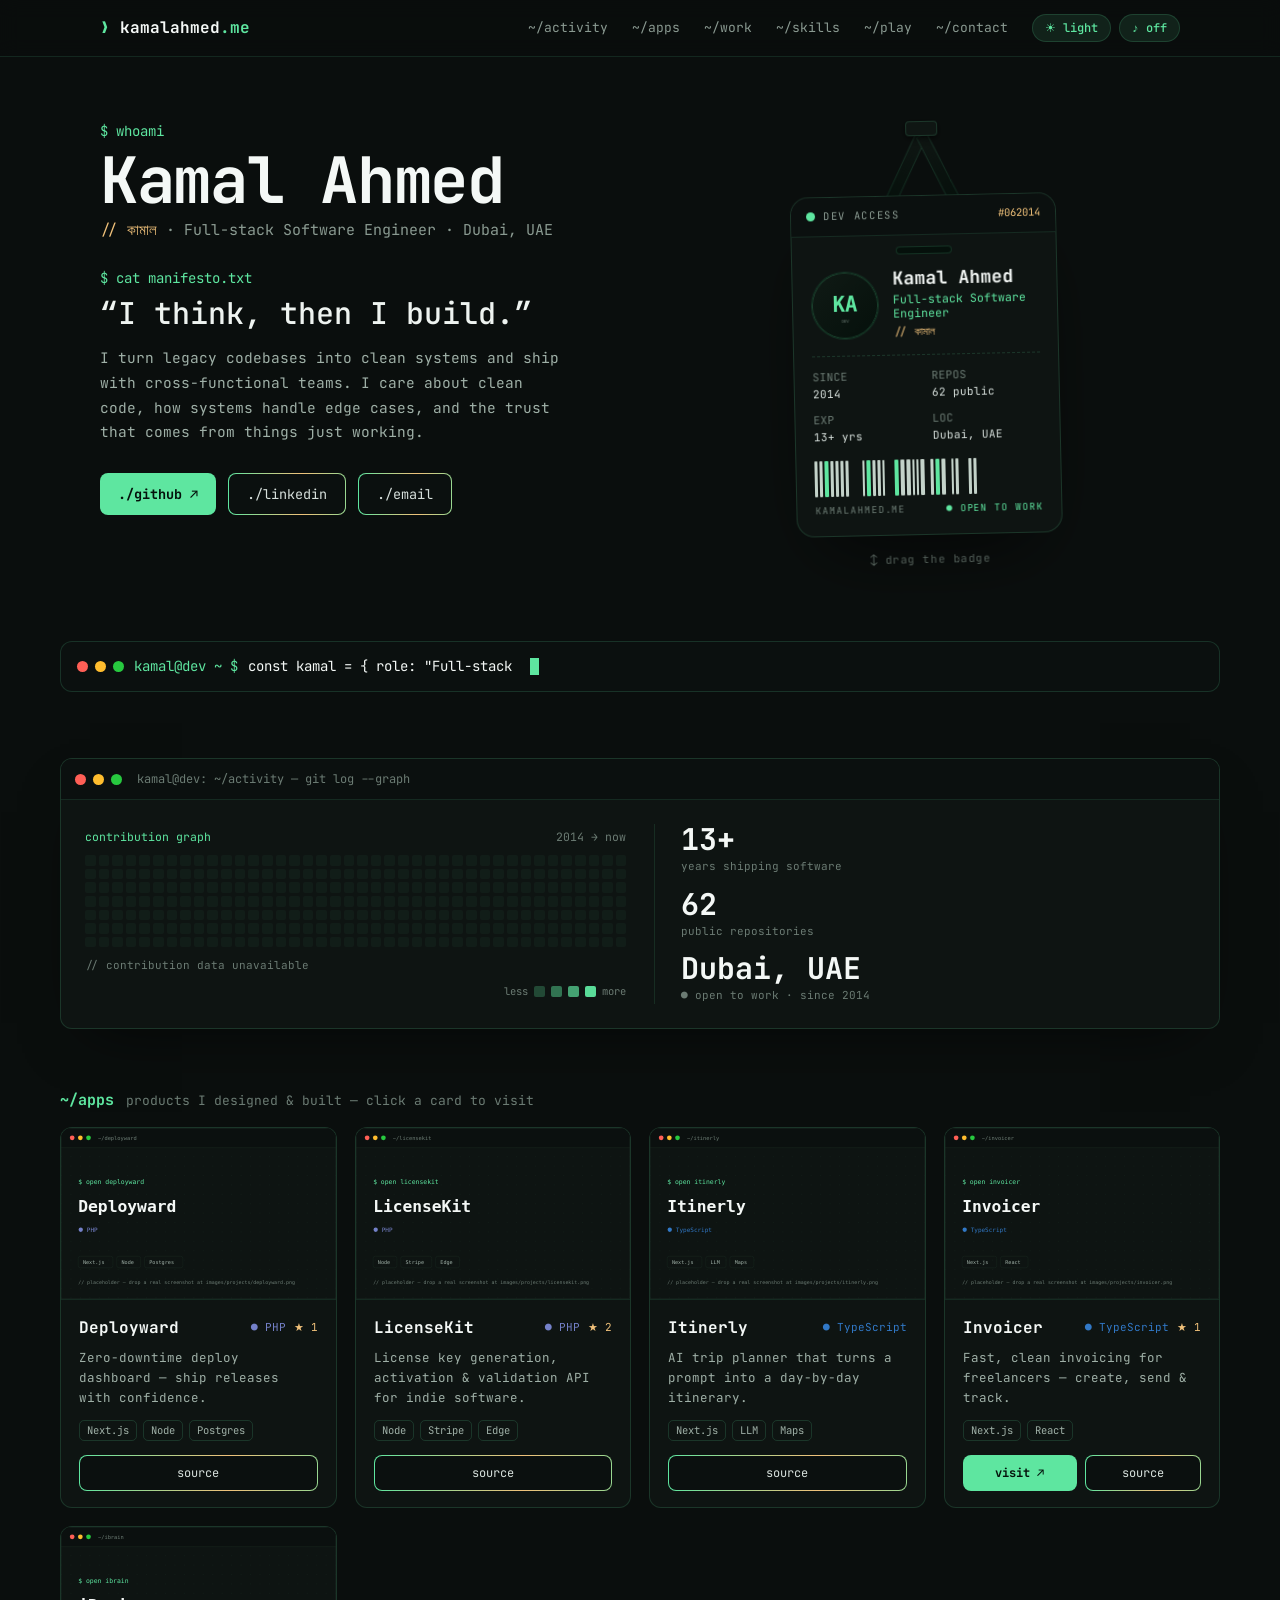
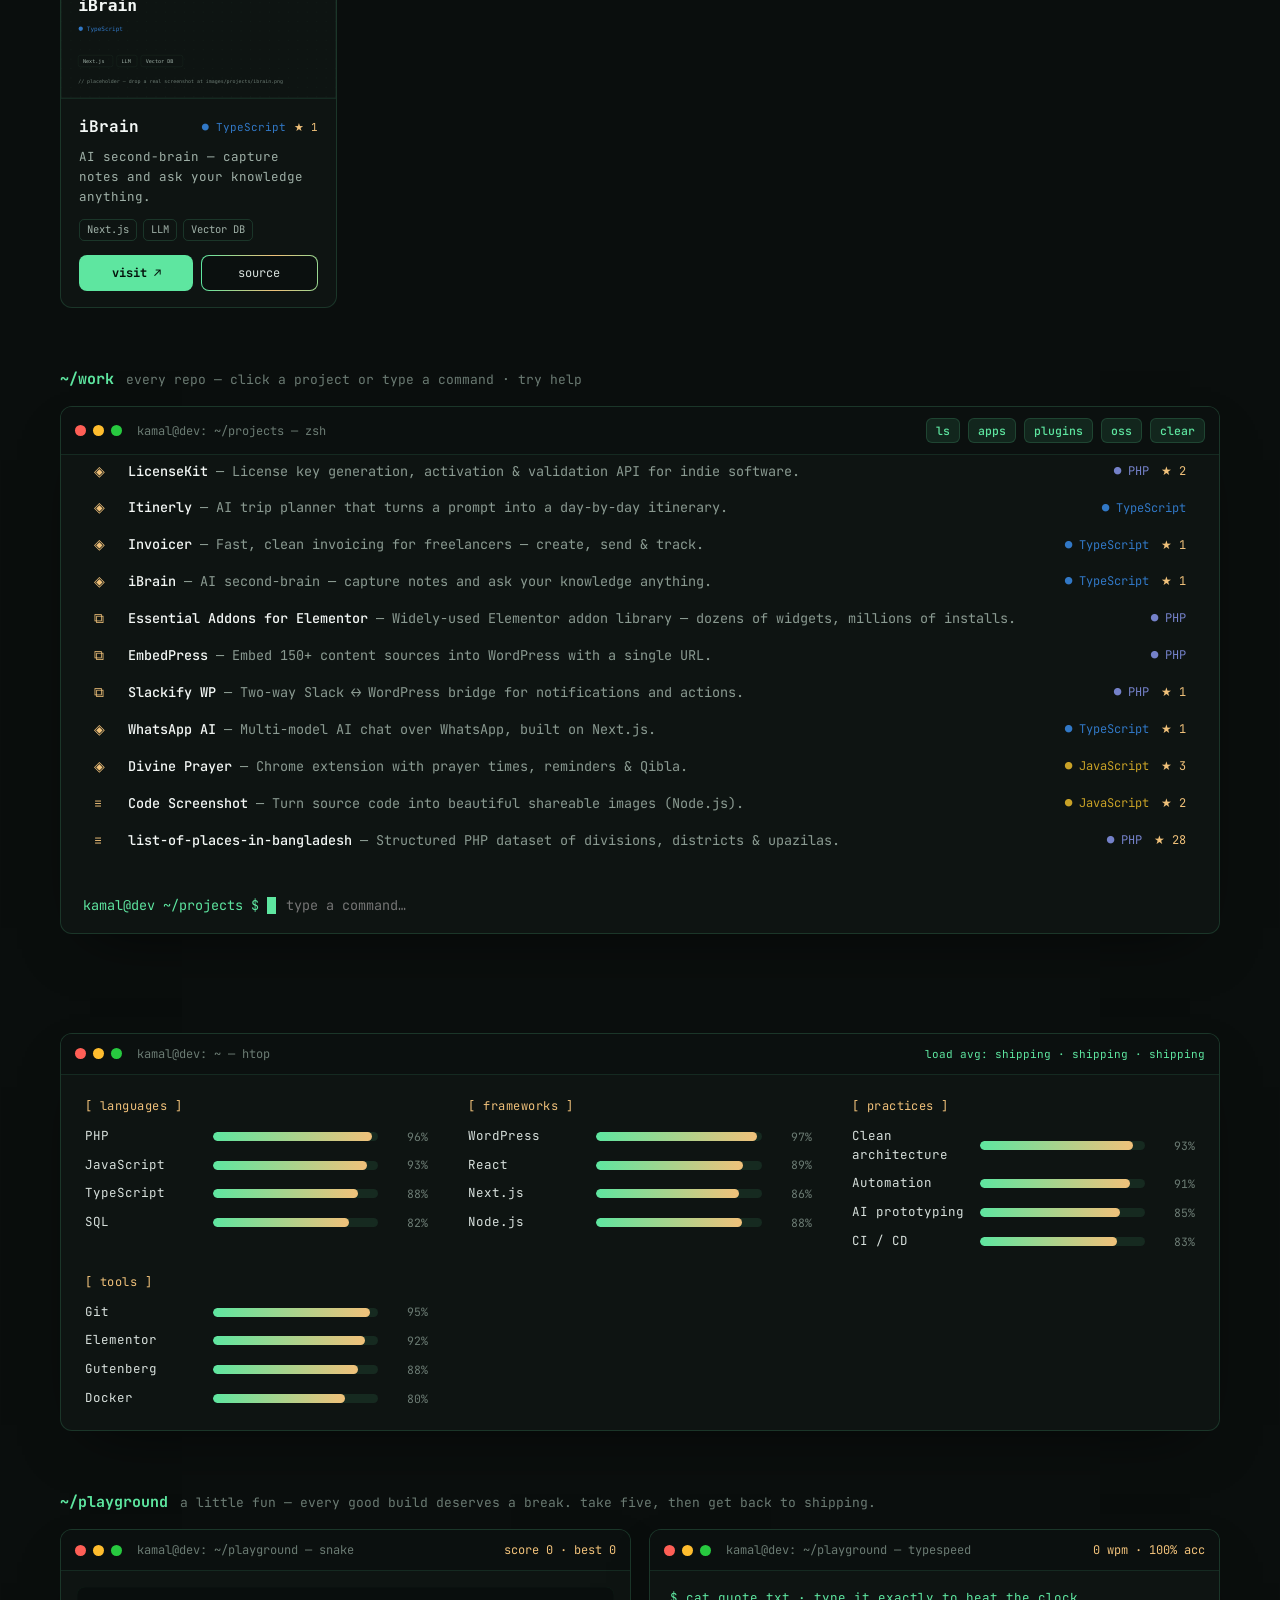
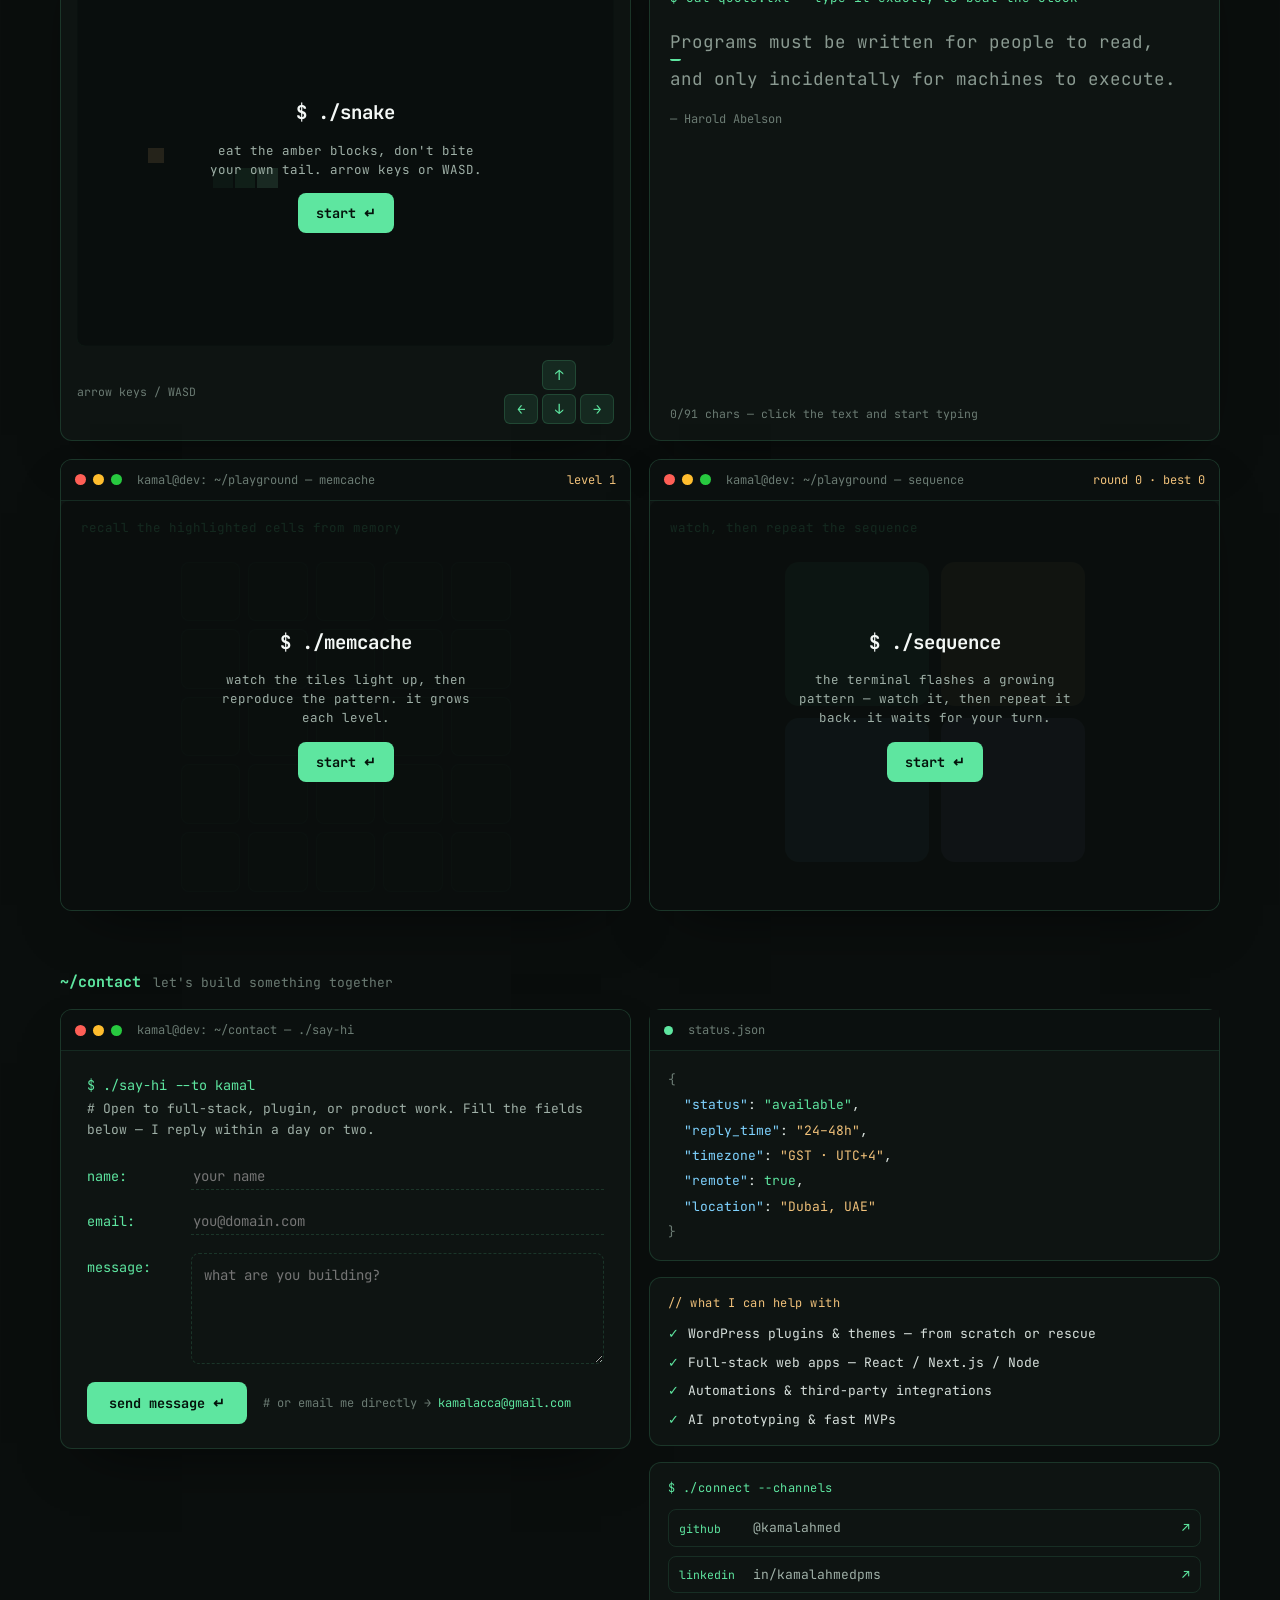
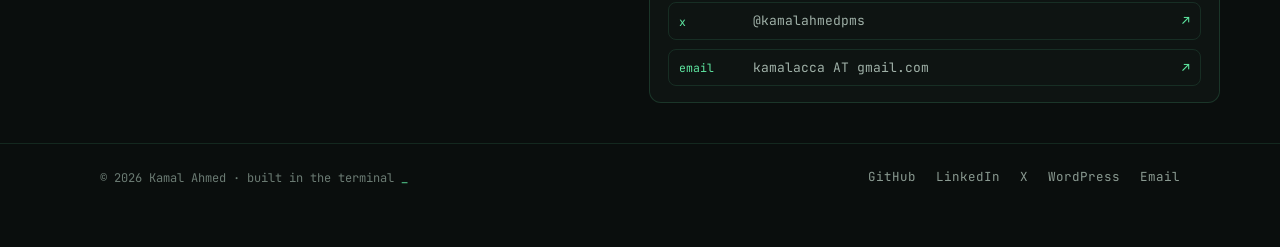
==== commit 55c2d880: "Adjusted some data" ====
--- a/index.html
+++ b/index.html
@@ -86,7 +86,7 @@
 <nav id="site-nav">
   <div class="nav-inner">
     <a class="nav-logo" href="#top">
-      <span class="accent-green">❯</span> kamalahmed<span class="accent-green">.dev</span>
+      <span class="accent-green">❯</span> kamalahmed<span class="accent-green">.me</span>
     </a>
 
     <!-- Hamburger. Hidden on desktop via CSS; js/nav.js manages aria-expanded. -->
@@ -192,7 +192,7 @@
               <dl class="badge-fields">
                 <div class="badge-field"><dt>SINCE</dt><dd>2014</dd></div>
                 <div class="badge-field"><dt>REPOS</dt><dd id="badgeRepos">62 public</dd></div>
-                <div class="badge-field"><dt>EXP</dt><dd>12+ yrs</dd></div>
+                <div class="badge-field"><dt>EXP</dt><dd>13+ yrs</dd></div>
                 <div class="badge-field"><dt>LOC</dt><dd>Dubai, UAE</dd></div>
               </dl>
 
@@ -200,7 +200,7 @@
               <div class="badge-barcode" id="badgeBarcode" aria-hidden="true"></div>
 
               <div class="badge-foot">
-                <span>KAMALAHMED.DEV</span>
+                <span>KAMALAHMED.ME</span>
                 <span class="accent-green">● OPEN TO WORK</span>
               </div>
             </div>
@@ -267,7 +267,7 @@
 
       <!-- EDIT: the three headline numbers -->
       <div class="activity-stats">
-        <div class="stat"><p class="stat-value">12+</p><p class="stat-label">years shipping software</p></div>
+        <div class="stat"><p class="stat-value">13+</p><p class="stat-label">years shipping software</p></div>
         <div class="stat"><p class="stat-value" id="statRepos">62</p><p class="stat-label">public repositories</p></div>
         <div class="stat"><p class="stat-value accent-green">Dubai, UAE</p><p class="stat-label">● open to work · since 2014</p></div>
       </div>
@@ -482,7 +482,7 @@
             <span class="channel-key">x</span><span class="channel-val">@kamalahmedpms</span><span class="channel-go">↗</span>
           </a>
           <a class="channel" href="mailto:kamalacca@gmail.com">
-            <span class="channel-key">email</span><span class="channel-val">kamalacca@gmail.com</span><span class="channel-go">↗</span>
+            <span class="channel-key">email</span><span class="channel-val">kamalacca AT gmail.com</span><span class="channel-go">↗</span>
           </a>
         </div>
       </div>
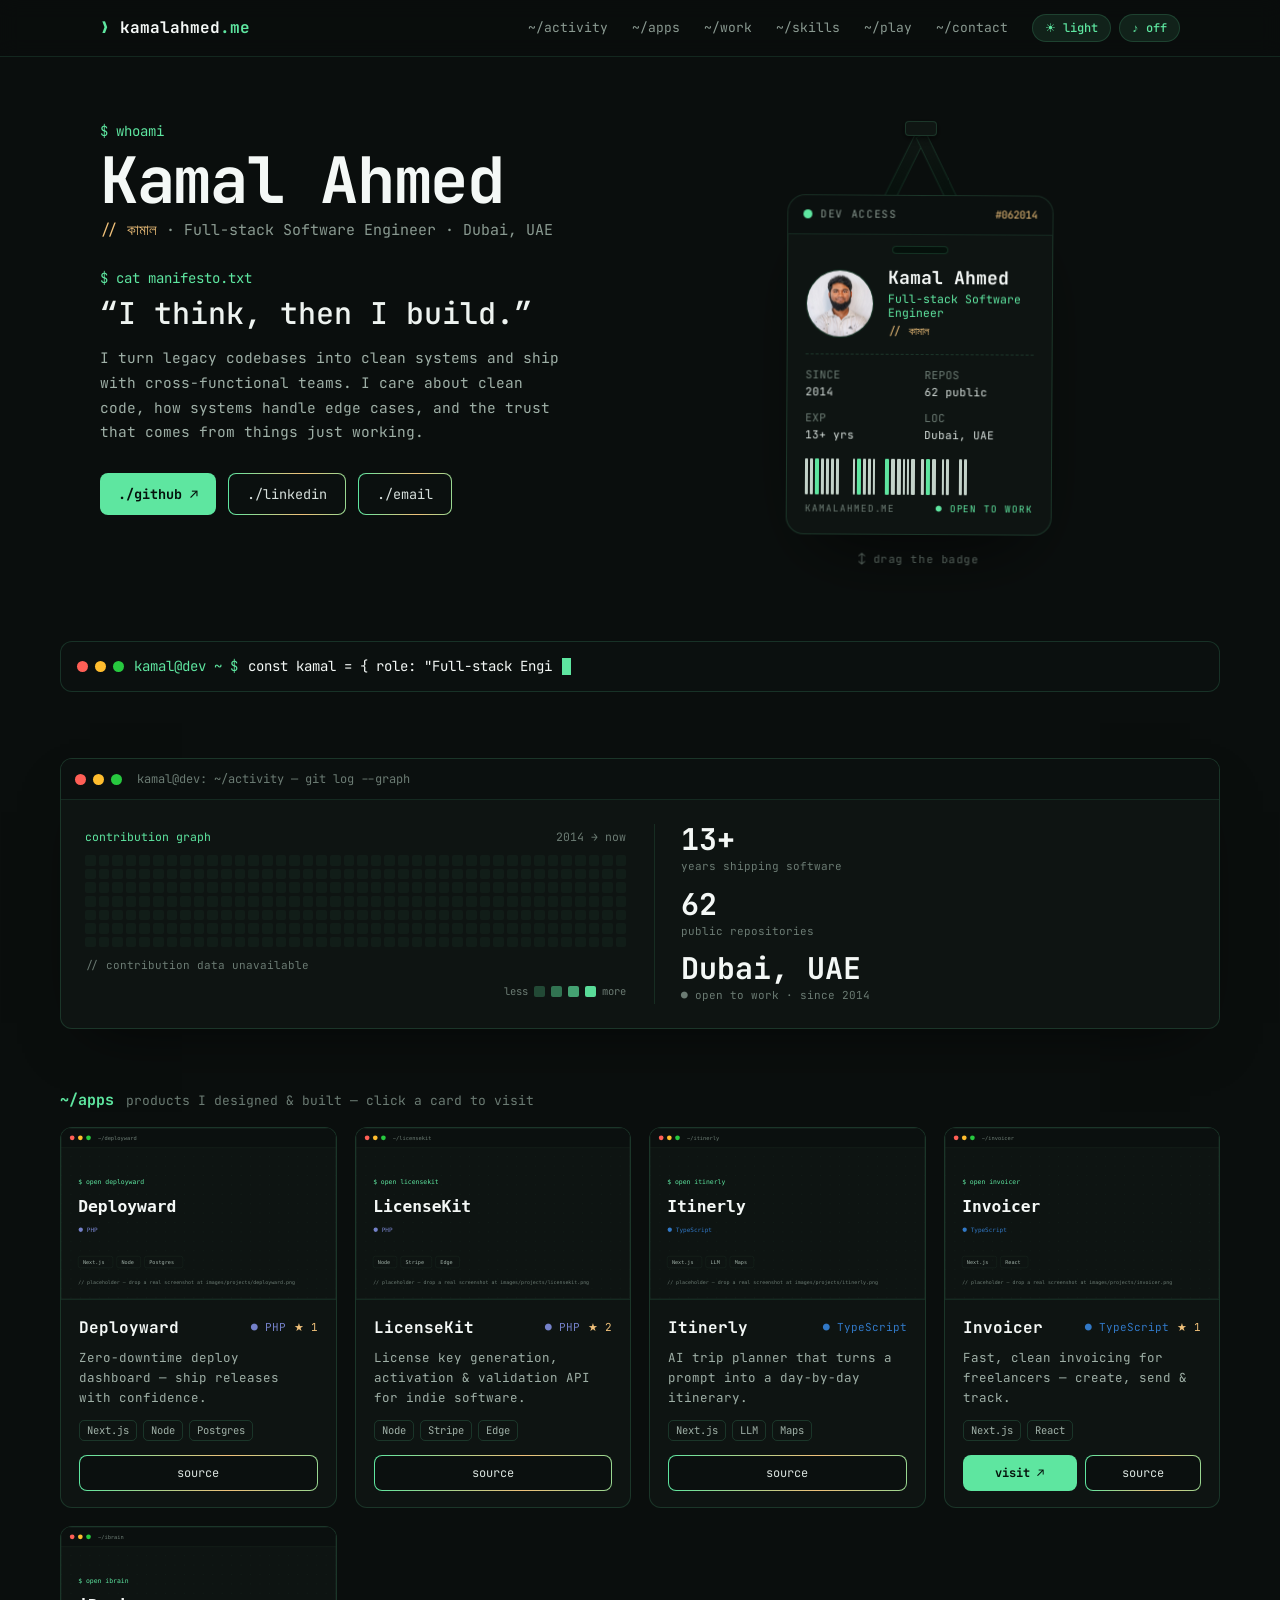
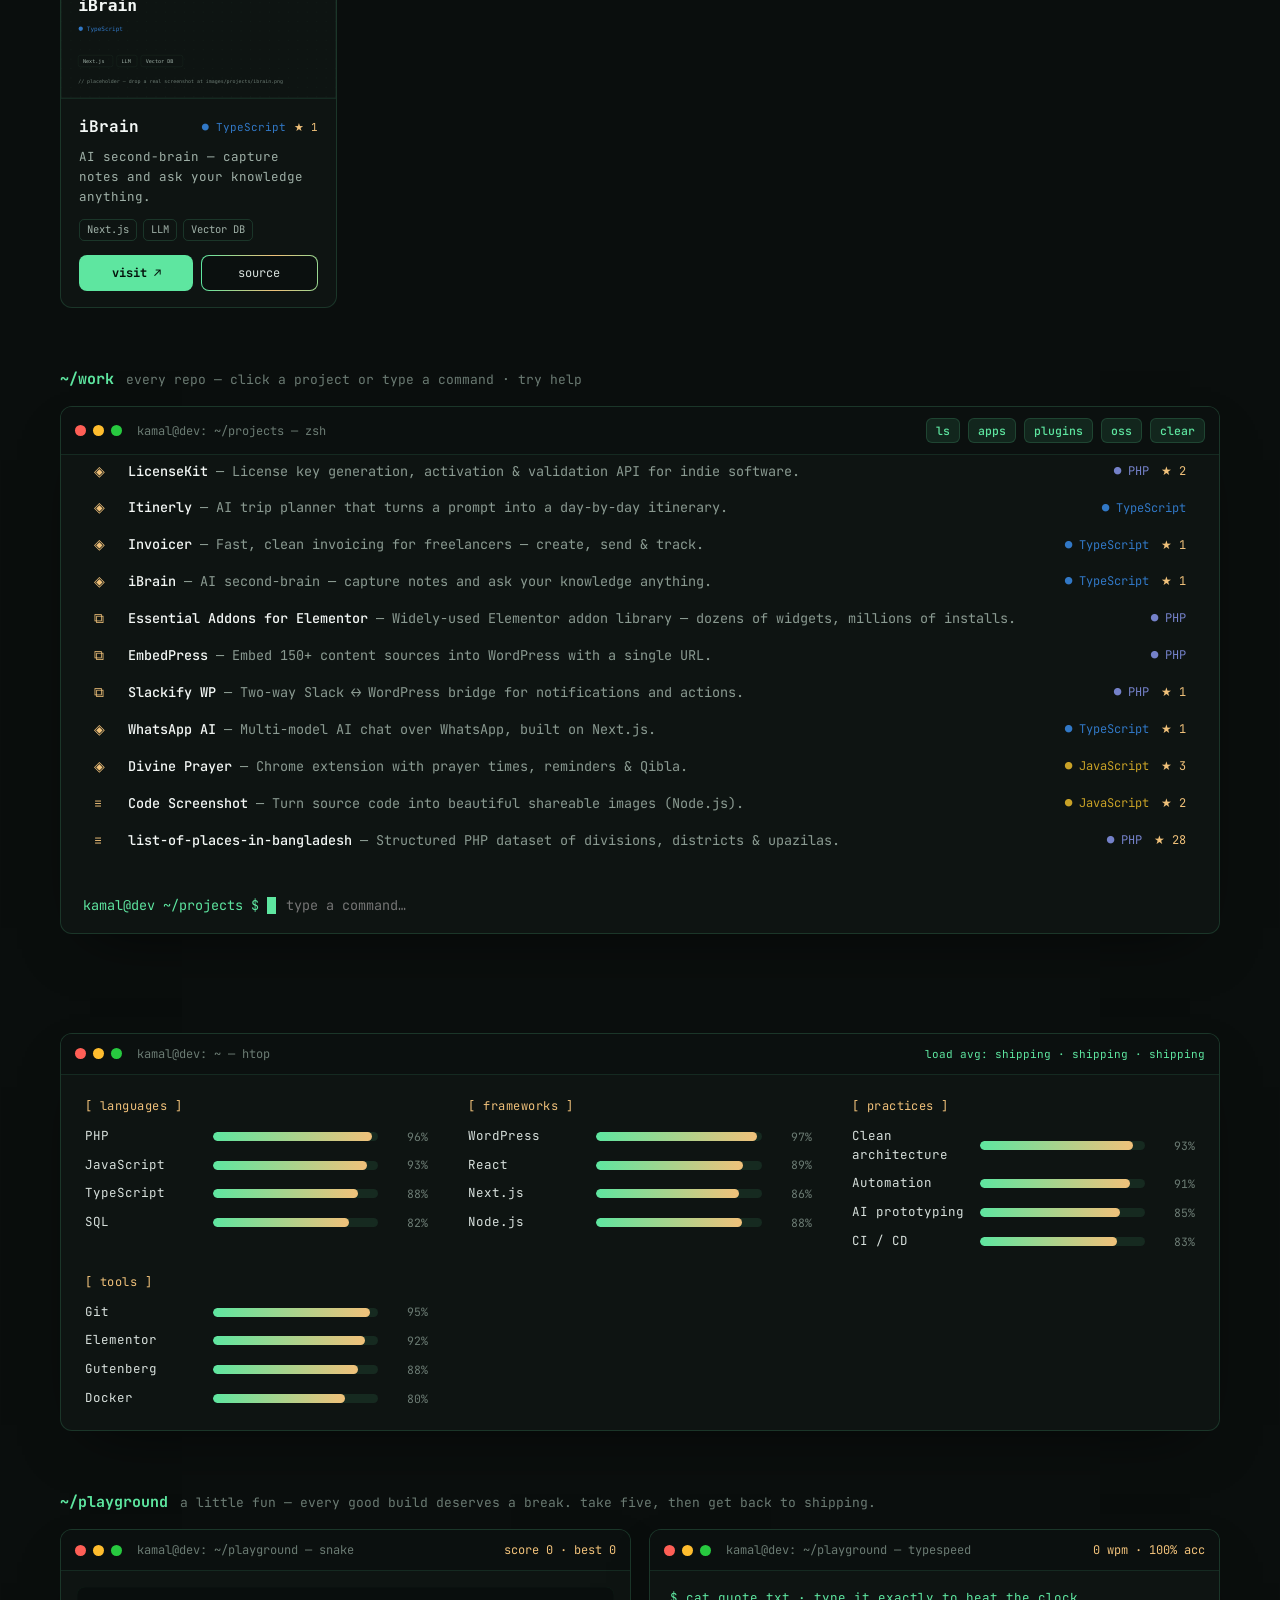
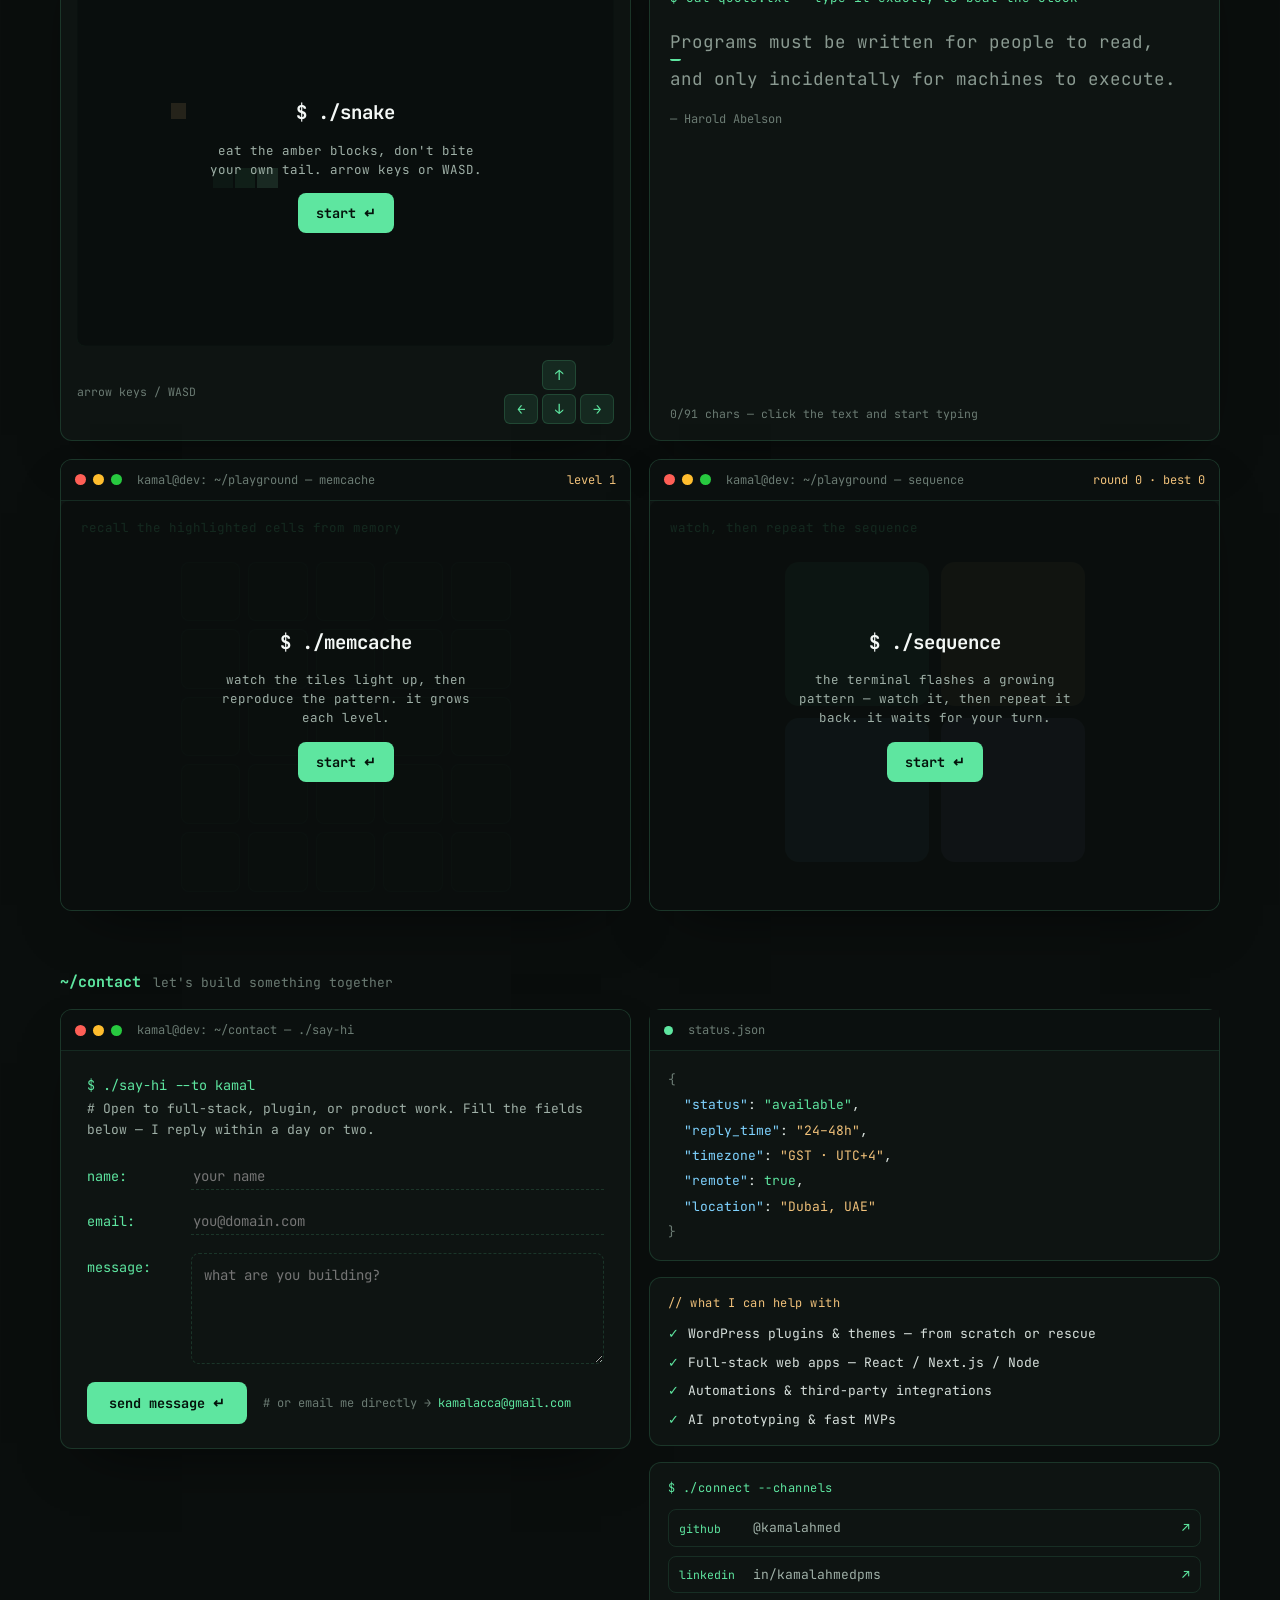
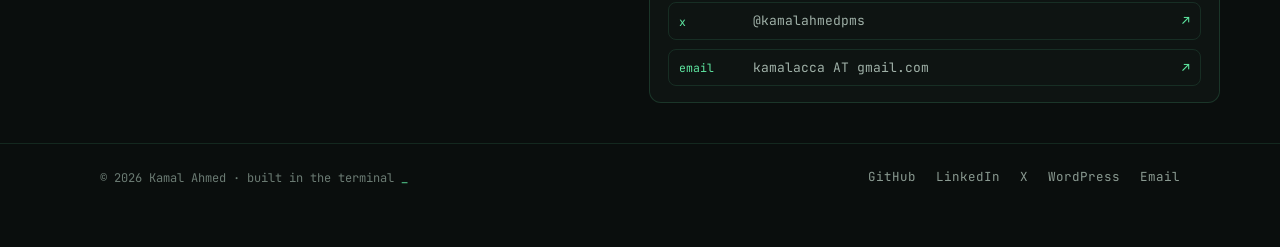
==== commit e369e83e: "Updated ID pic" ====
--- a/index.html
+++ b/index.html
@@ -178,7 +178,7 @@
 
             <div class="badge-body">
               <div class="badge-id">
-                <img class="badge-avatar" src="images/avatar.svg"
+                <img class="badge-avatar" src="images/id-pic.jpeg"
                      alt="Portrait of Kamal Ahmed" width="68" height="68"
                      loading="lazy" decoding="async" />
                 <div>
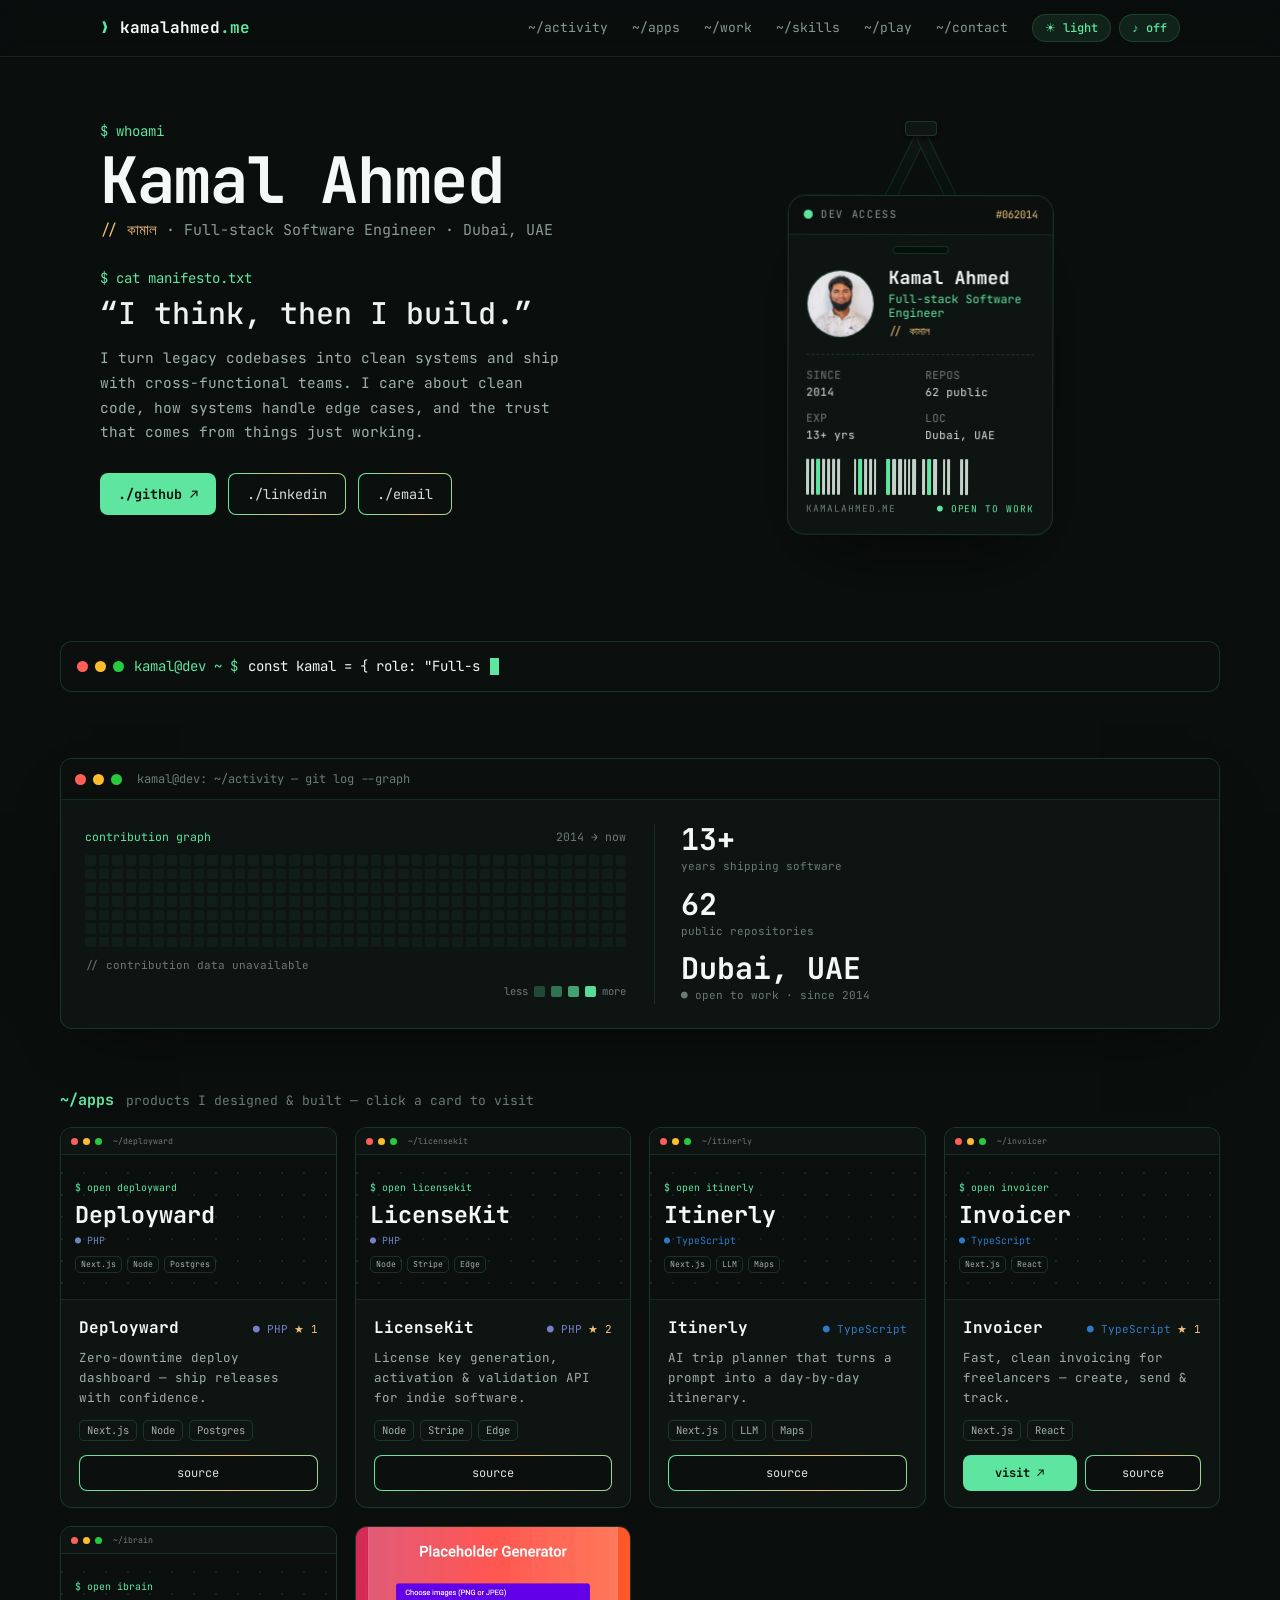
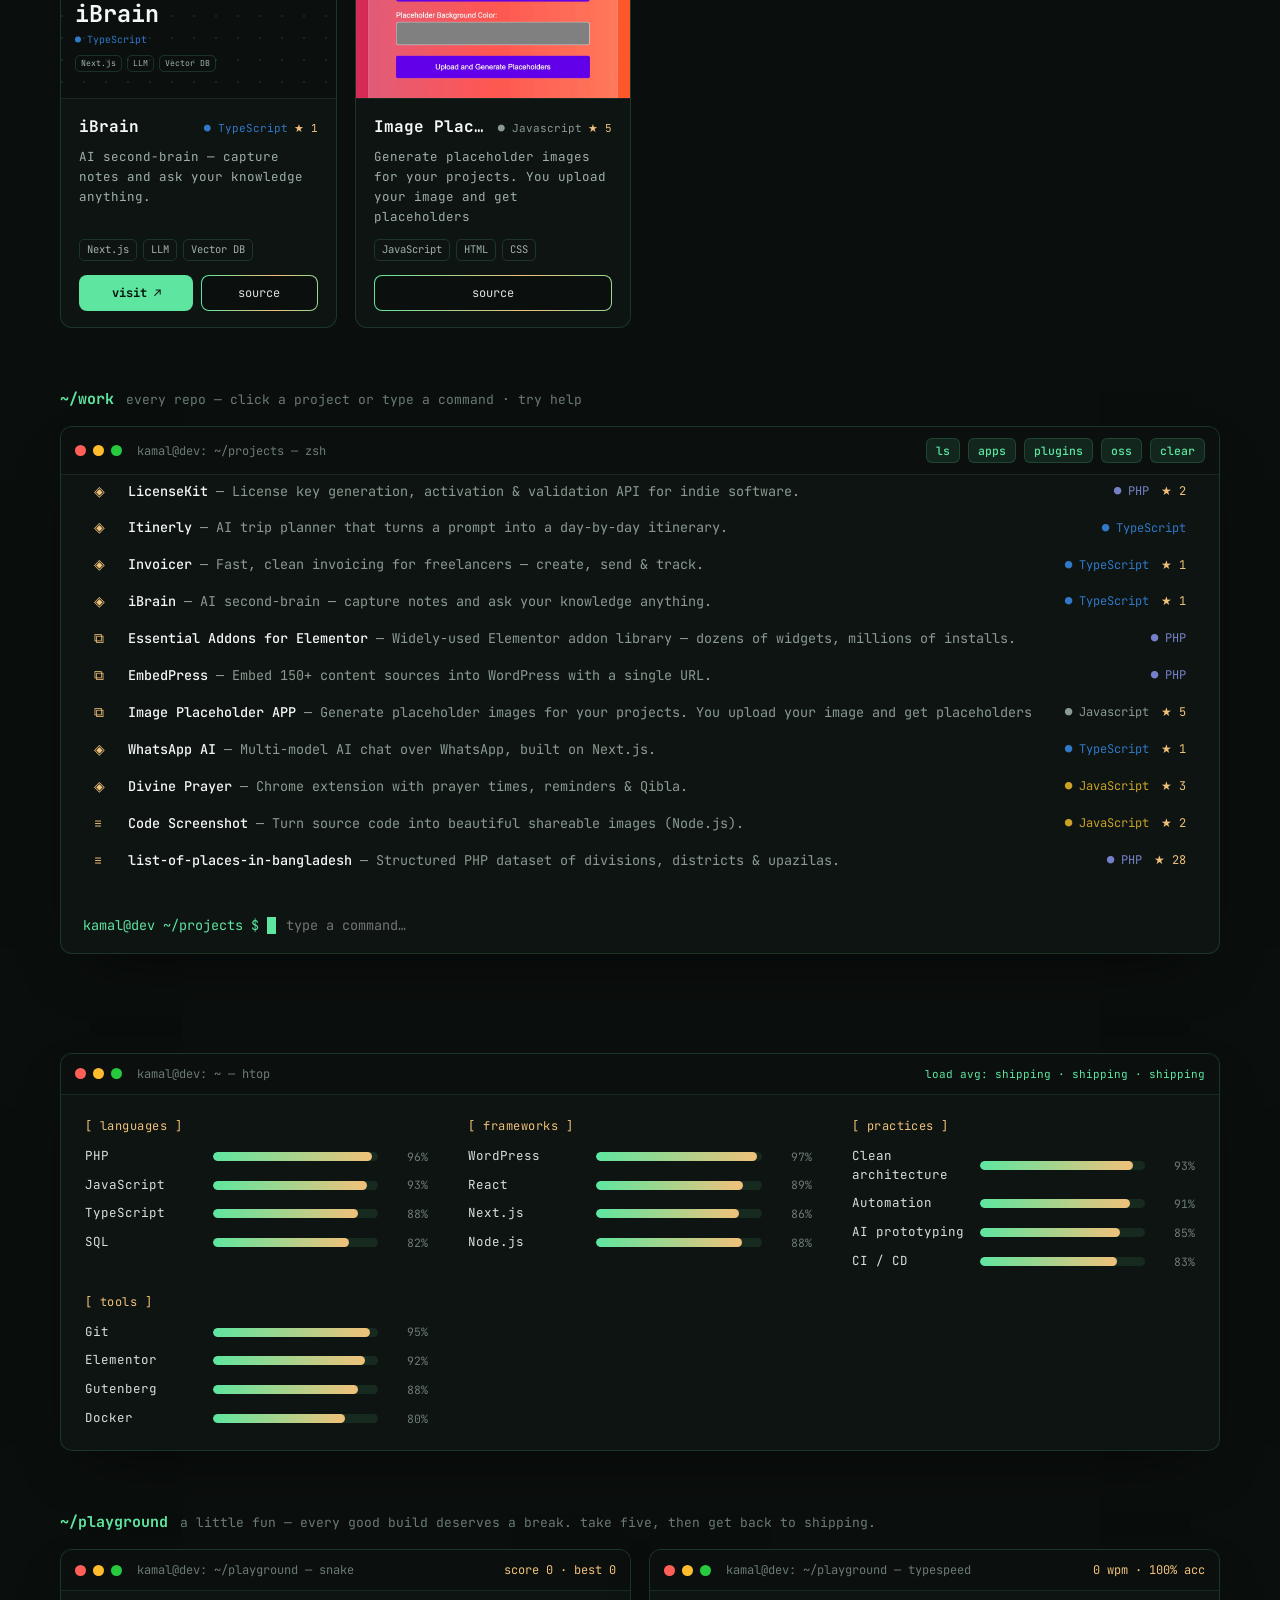
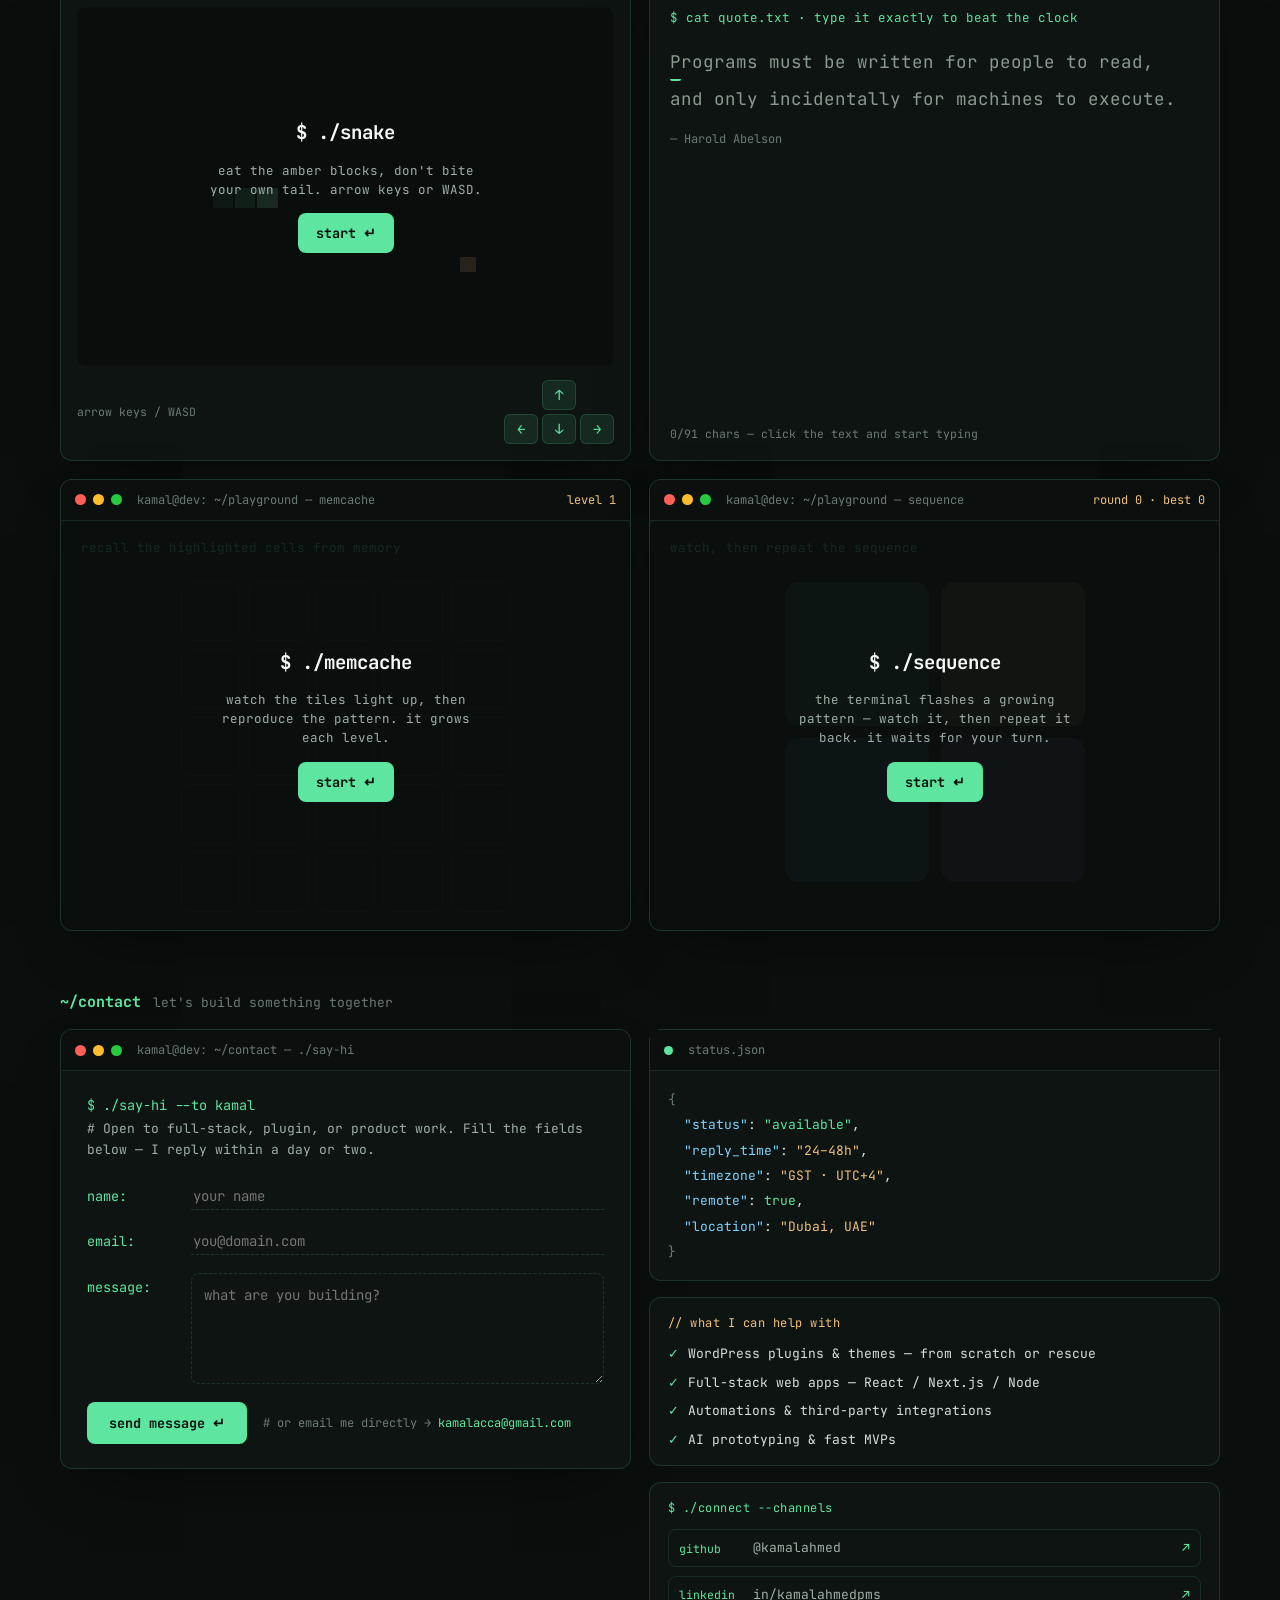
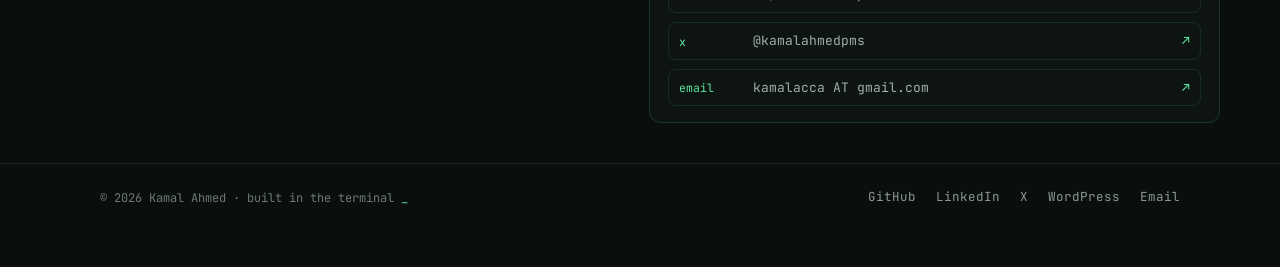
==== commit de04254f: "Fix card header wrapping and badge drag direction Card headers - Long project names pushed the langu" ====
--- a/index.html
+++ b/index.html
@@ -206,7 +206,6 @@
             </div>
           </div>
 
-          <p class="badge-hint">↕ drag the badge</p>
         </div>
       </div>
     </div>
--- a/css/05-sections.css
+++ b/css/05-sections.css
@@ -241,13 +241,6 @@
   color: var(--dim);
 }
 
-.badge-hint {
-  margin-top: 16px;
-  font-size: 11px;
-  color: var(--dim);
-  user-select: none;
-  letter-spacing: .05em;
-}
 
 
 /* ==========================================================================
@@ -390,6 +383,130 @@
   border-bottom: 1px solid var(--line2);
 }
 
+/* --------------------------------------------------------------------------
+   CSS PLACEHOLDER
+   --------------------------------------------------------------------------
+   Rendered by js/projects.js whenever a project has no `image` in data.js.
+   It mimics a terminal window opening the project.
+
+   WHY CSS RATHER THAN AN IMAGE FILE
+   ---------------------------------
+   1. It follows the theme. An exported PNG/SVG bakes in whichever colours it
+      was generated with, so it stays dark when the visitor switches to light
+      mode. This is drawn from the same CSS variables as everything else, so
+      it is always correct.
+   2. It scales. Text and spacing are sized in container-query units, so the
+      card looks deliberate at any width instead of scaling a fixed bitmap.
+   3. It costs nothing — no extra file, no request, and adding a project needs
+      no asset at all.
+
+   Use a real image file when you have an actual screenshot, or when you need
+   something shareable outside the page (README, social cards). Generate one
+   with: node tools/make-placeholder.js
+   -------------------------------------------------------------------------- */
+.project-ph {
+  /* Establishes the container so descendants can size themselves against the
+     card's width (cqi units below) rather than the viewport. */
+  container-type: inline-size;
+
+  width: 100%;
+  aspect-ratio: 16 / 10;
+  background: var(--panel2);
+  border-bottom: 1px solid var(--line2);
+  display: flex;
+  flex-direction: column;
+  overflow: hidden;
+  position: relative;
+
+  /* Per-project accent, set inline by projects.js from the language colour. */
+  --ph-accent: var(--green);
+}
+
+/* Faint dot grid, so the panel doesn't read as a flat empty block. */
+.project-ph::before {
+  content: '';
+  position: absolute;
+  inset: 0;
+  background-image: radial-gradient(
+    circle at 1px 1px,
+    color-mix(in srgb, var(--green) 22%, transparent) 1px,
+    transparent 0
+  );
+  background-size: 22px 22px;
+  opacity: .5;
+  pointer-events: none;
+}
+
+.project-ph-bar {
+  display: flex;
+  align-items: center;
+  gap: 5px;
+  padding: 7px 10px;
+  background: var(--panel);
+  border-bottom: 1px solid var(--line2);
+  flex: none;
+  position: relative;
+}
+.project-ph-bar .dot { width: 7px; height: 7px; }
+
+.project-ph-path {
+  margin-left: 6px;
+  font-size: 10px;
+  color: var(--dim);
+  white-space: nowrap;
+  overflow: hidden;
+  text-overflow: ellipsis;
+  min-width: 0;
+}
+
+.project-ph-body {
+  flex: 1;
+  display: flex;
+  flex-direction: column;
+  justify-content: center;
+  gap: 6px;
+  padding: 10px 16px;
+  position: relative;
+  min-width: 0;
+}
+
+.project-ph-cmd  { font-size: 11px; color: var(--green); }
+.project-ph-name {
+  font-size: 24px;
+  font-weight: 700;
+  color: var(--ink);
+  line-height: 1.1;
+  /* Long project names shrink rather than overflow the card. */
+  overflow-wrap: anywhere;
+}
+.project-ph-lang { font-size: 11px; color: var(--ph-accent); }
+
+.project-ph-tags {
+  display: flex;
+  gap: 5px;
+  flex-wrap: wrap;
+  margin-top: 2px;
+}
+.project-ph-tags .tag { font-size: 9.5px; padding: 1px 5px; }
+
+/* Container queries let the placeholder scale with the CARD, not the window —
+   important because card width changes with the grid, independent of viewport.
+   The fixed px values above are the fallback for browsers without support. */
+@supports (container-type: inline-size) {
+  .project-ph-cmd  { font-size: clamp(9px, 3.6cqi, 13px); }
+  .project-ph-name { font-size: clamp(16px, 8.5cqi, 32px); }
+  .project-ph-lang { font-size: clamp(9px, 3.6cqi, 13px); }
+  .project-ph-path { font-size: clamp(8px, 3cqi, 11px); }
+  .project-ph-tags .tag { font-size: clamp(8px, 3cqi, 11px); }
+  .project-ph-body { padding: clamp(8px, 5cqi, 22px); }
+}
+
+/* Very short cards (narrow grid columns): drop the tags so the name keeps
+   room to breathe. */
+@container (max-width: 210px) {
+  .project-ph-tags { display: none; }
+}
+
 .project-body {
   padding: 16px 18px;
   display: flex;
@@ -397,15 +514,41 @@
   flex: 1;
 }
 
+/* Name on the left, language + stars pinned right, always on ONE line.
+   Previously this wrapped, so a long project name pushed the language chip
+   onto its own row and the card headers stopped lining up with each other. */
 .project-head {
   display: flex;
-  align-items: center;
-  gap: 8px;
+  align-items: baseline;
+  /* Tight gaps here buy a few characters of title before it has to truncate,
+     which is often the difference between a name fitting and not. */
+  gap: 6px;
   margin-bottom: 8px;
-  flex-wrap: wrap;
-}
-.project-name { font-size: 16px; font-weight: 700; color: var(--ink); }
-.project-lang { margin-left: auto; font-size: 11px; white-space: nowrap; }
+  flex-wrap: nowrap;
+}
+
+/* min-width: 0 is what actually allows the ellipsis — without it a flex item
+   refuses to shrink below its content width and pushes its siblings out. */
+.project-name {
+  font-size: 16px;
+  font-weight: 700;
+  color: var(--ink);
+  min-width: 0;
+  overflow: hidden;
+  text-overflow: ellipsis;
+  white-space: nowrap;
+}
+
+/* flex: none keeps the metadata at its natural width, so the name is what
+   gives way rather than the language label being clipped. */
+.project-meta {
+  margin-left: auto;
+  display: flex;
+  align-items: baseline;
+  gap: 6px;
+  flex: none;
+}
+.project-lang { font-size: 11px; white-space: nowrap; }
 .project-stars { font-size: 11px; color: var(--amber); white-space: nowrap; }
 
 .project-tagline {
--- a/css/06-responsive.css
+++ b/css/06-responsive.css
@@ -107,7 +107,6 @@
   .badge-name   { font-size: 16.5px; }
   .badge-body   { padding: 12px 15px 15px; }
   .badge-barcode { height: 28px; margin-top: 12px; }
-  .badge-hint   { margin-top: 12px; }
 
   .hero-intro { text-align: left; }
   .hero-role { margin-bottom: 20px; }
@@ -399,7 +398,7 @@
    ========================================================================== */
 @media print {
   nav, footer, #playground, .strip-section,
-  .badge-hint, .term-chips, .term-line, .contact-form { display: none !important; }
+  .term-chips, .term-line, .contact-form { display: none !important; }
 
   body { background: #fff; color: #000; }
   .win, .card { box-shadow: none; border-color: #ccc; break-inside: avoid; }
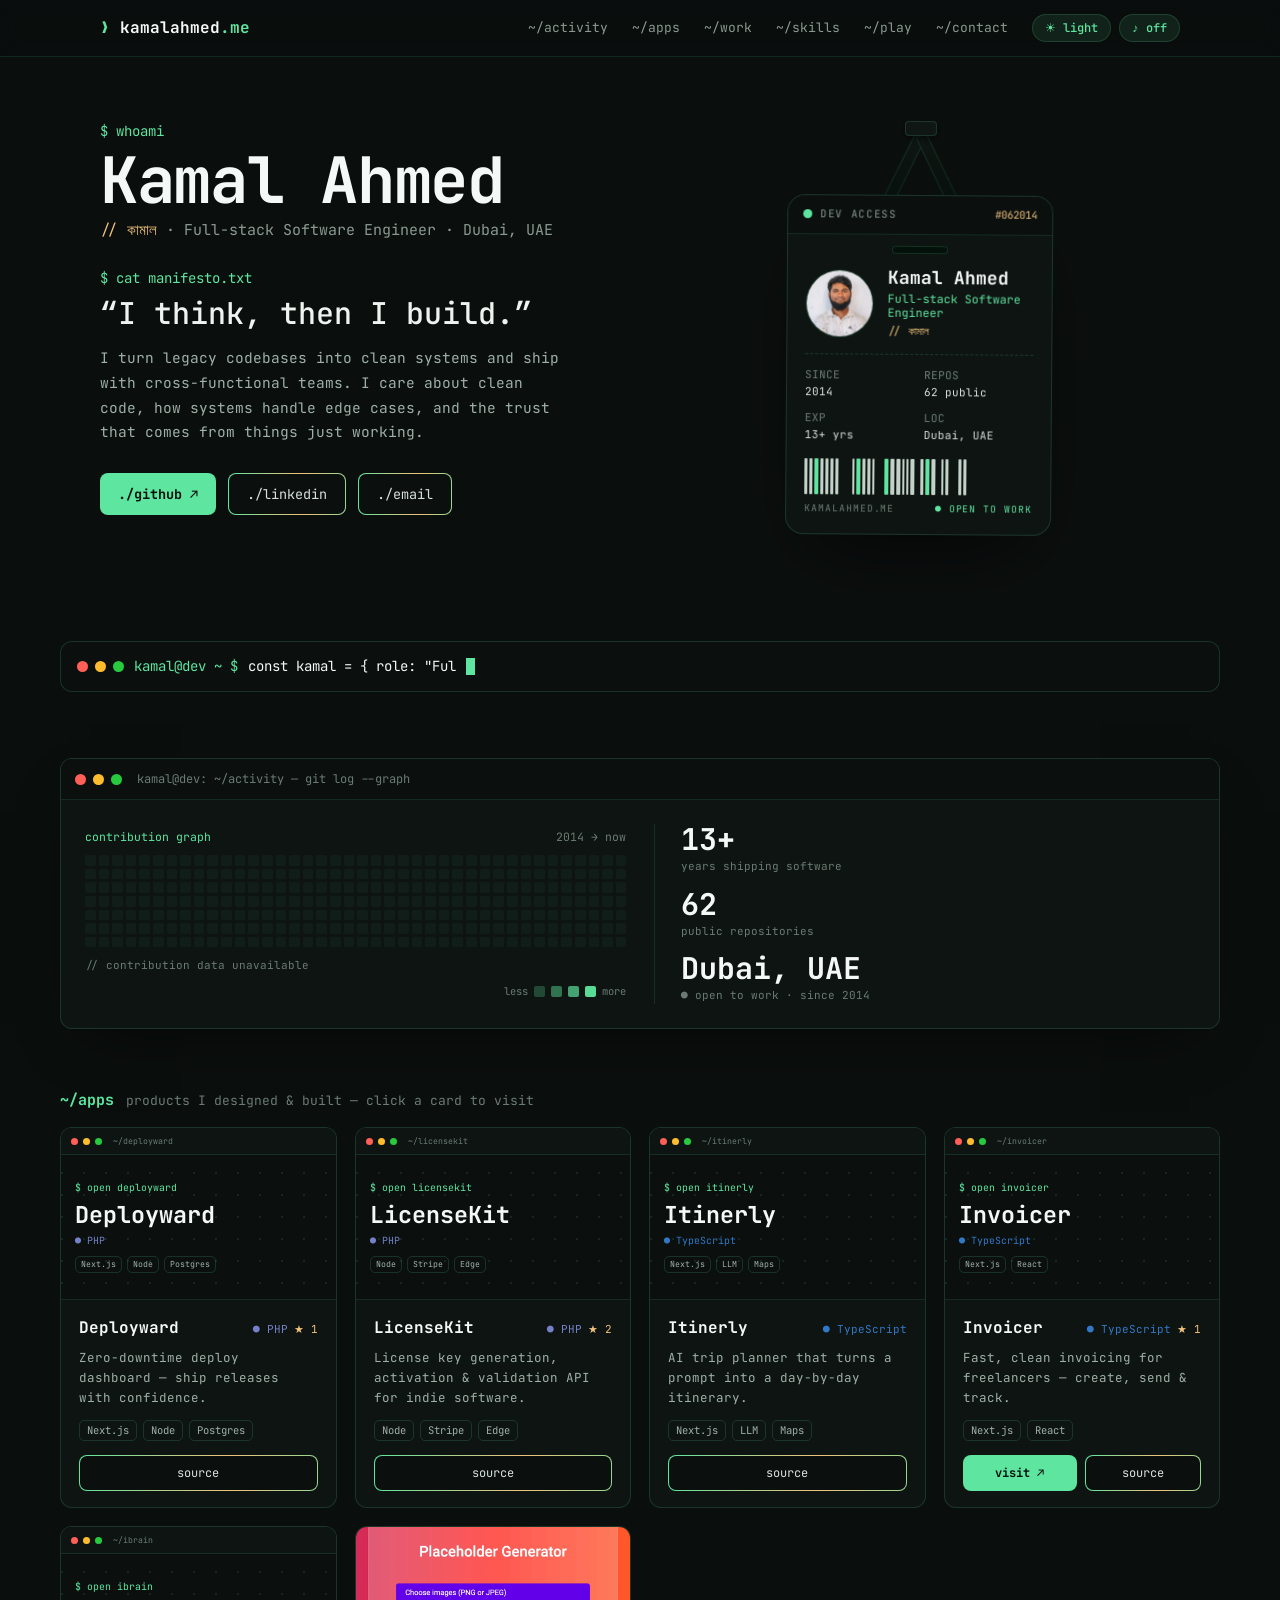
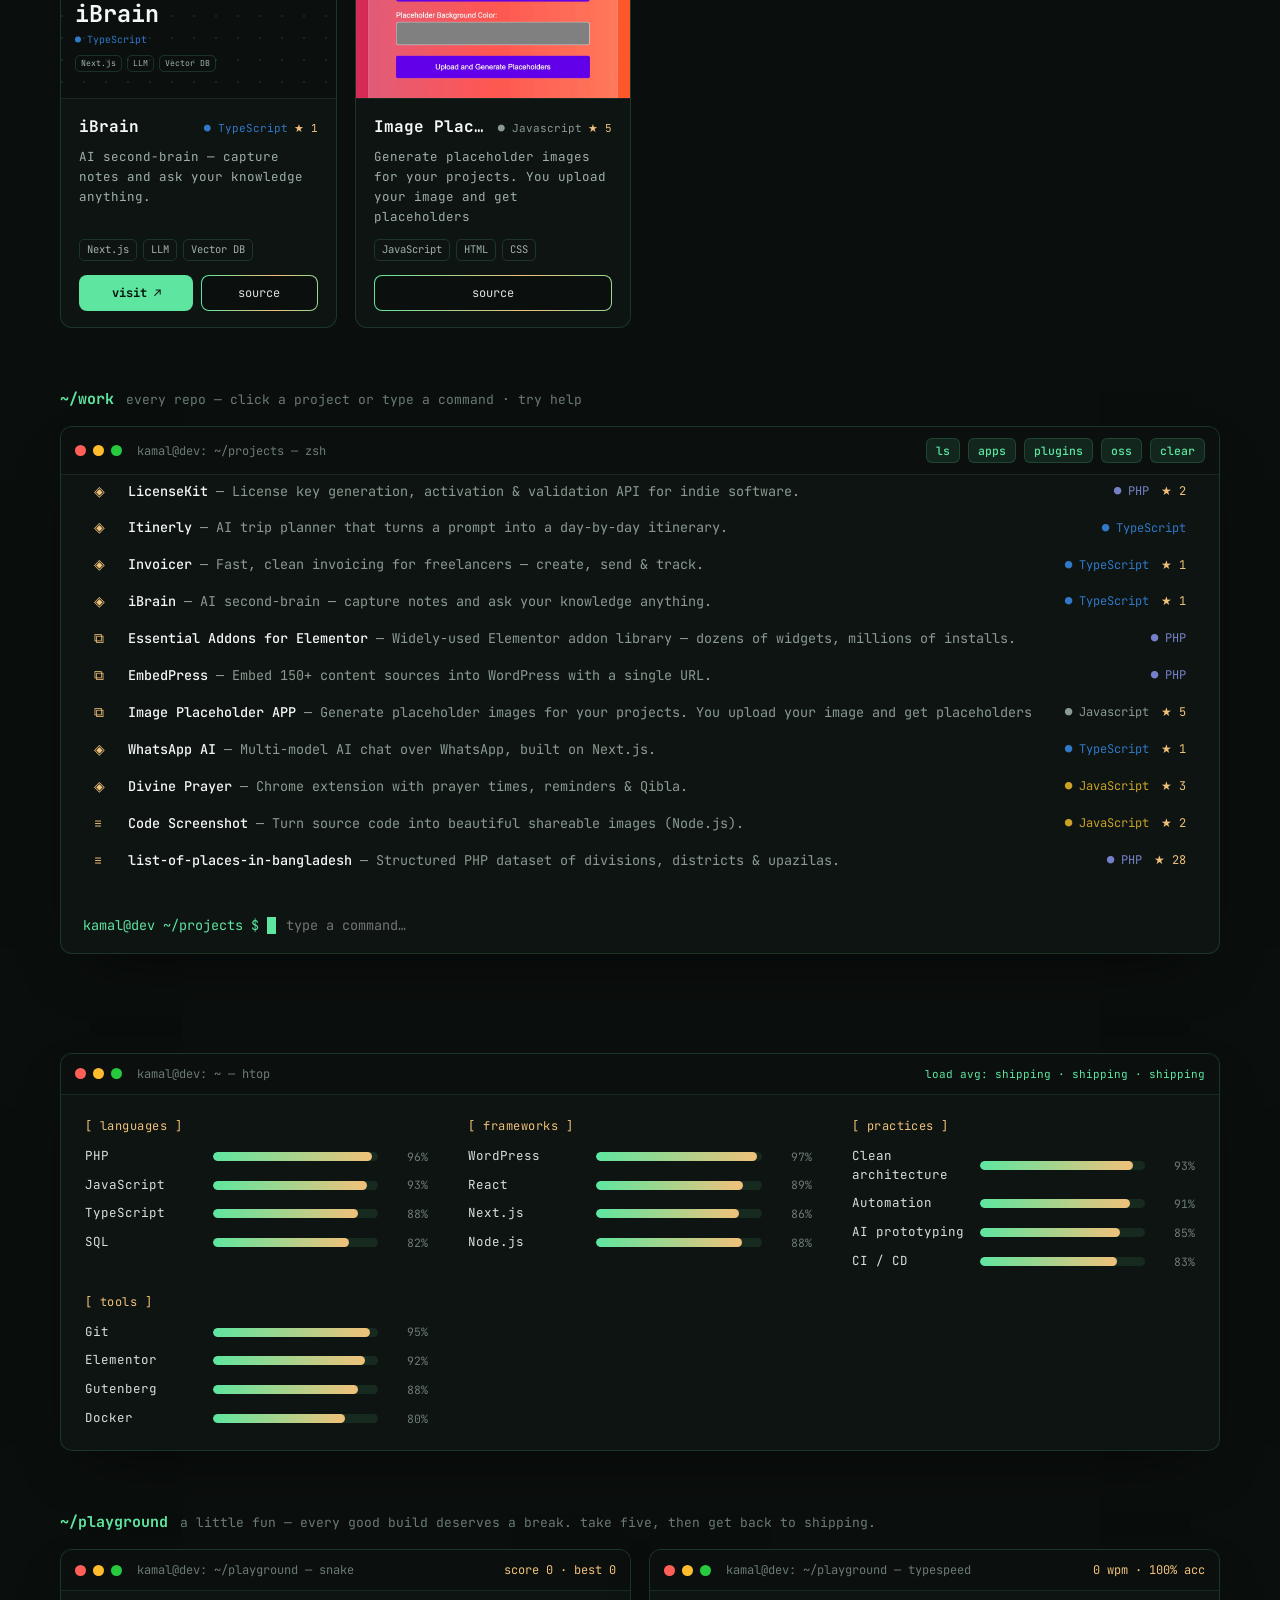
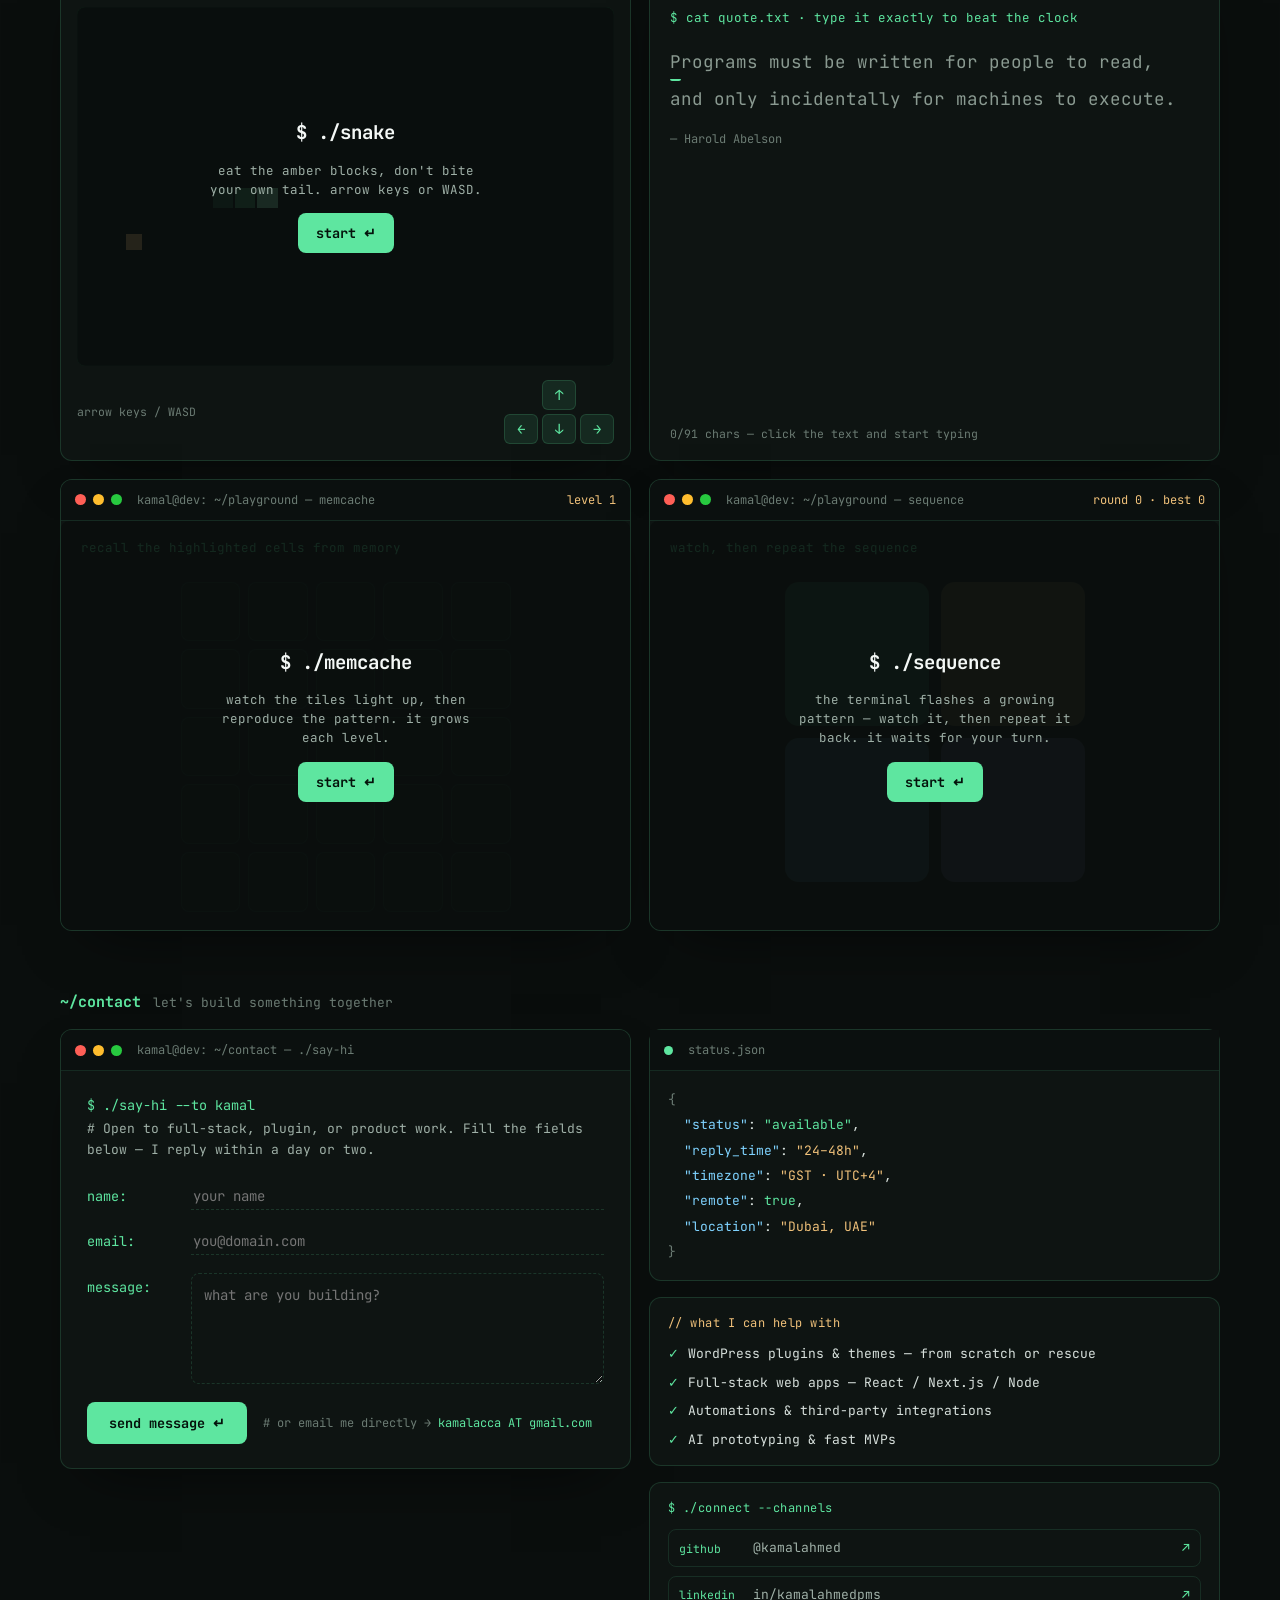
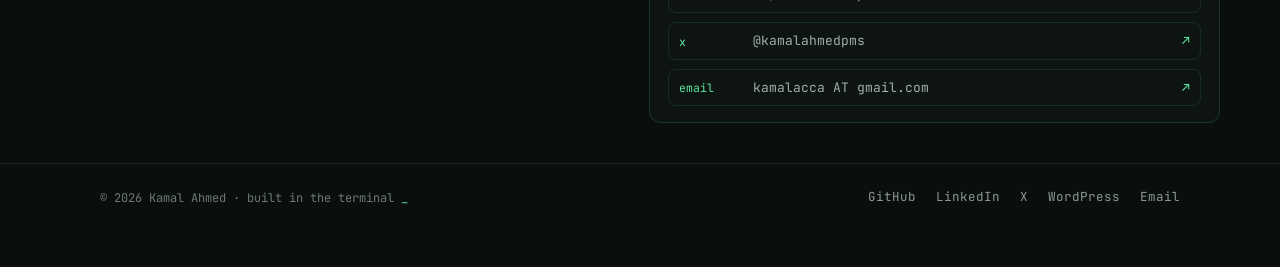
==== commit 011f9ac2: "Updated contact email" ====
--- a/index.html
+++ b/index.html
@@ -436,7 +436,7 @@
           <div class="form-actions">
             <button class="btn btn-primary" type="submit" id="formSubmit">send message ↵</button>
             <span class="form-alt"># or email me directly →
-              <a href="mailto:kamalacca@gmail.com">kamalacca@gmail.com</a>
+              <a href="mailto:kamalacca@gmail.com">kamalacca AT gmail.com</a>
             </span>
           </div>
         </form>
